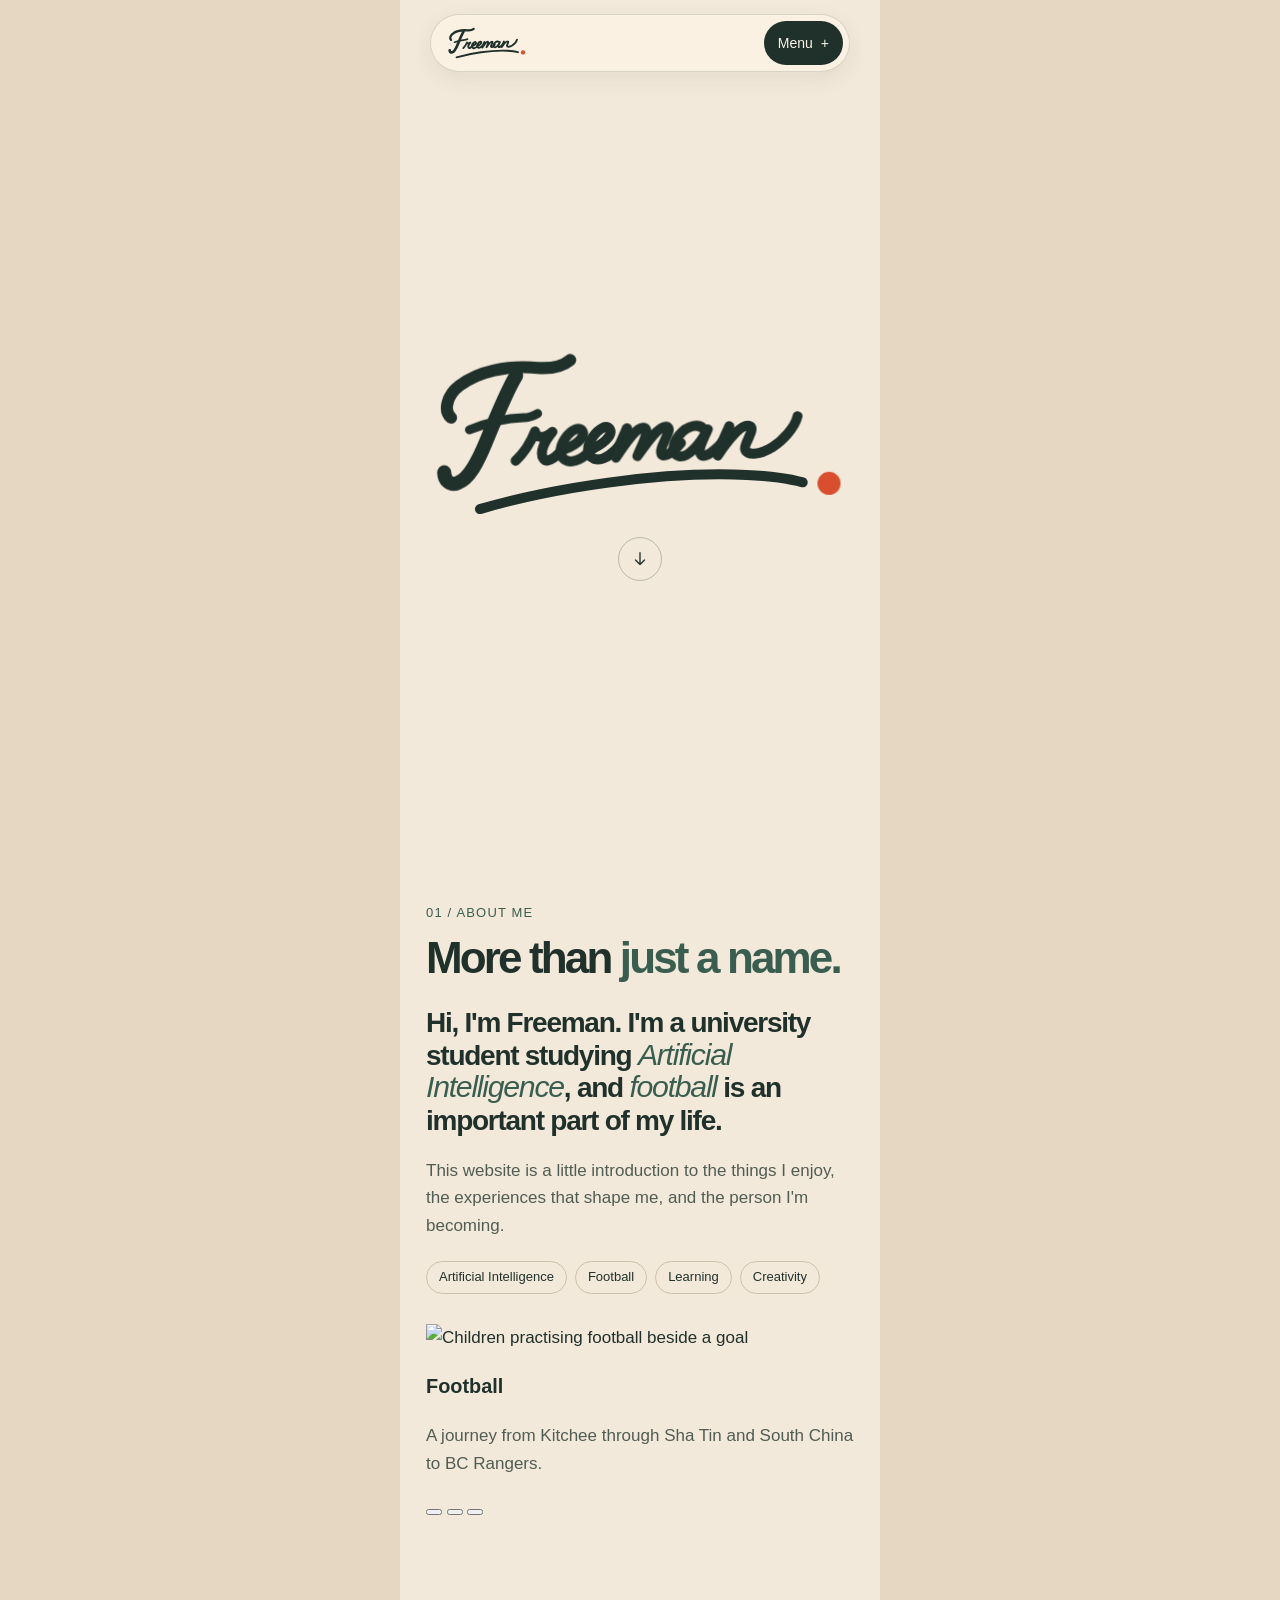
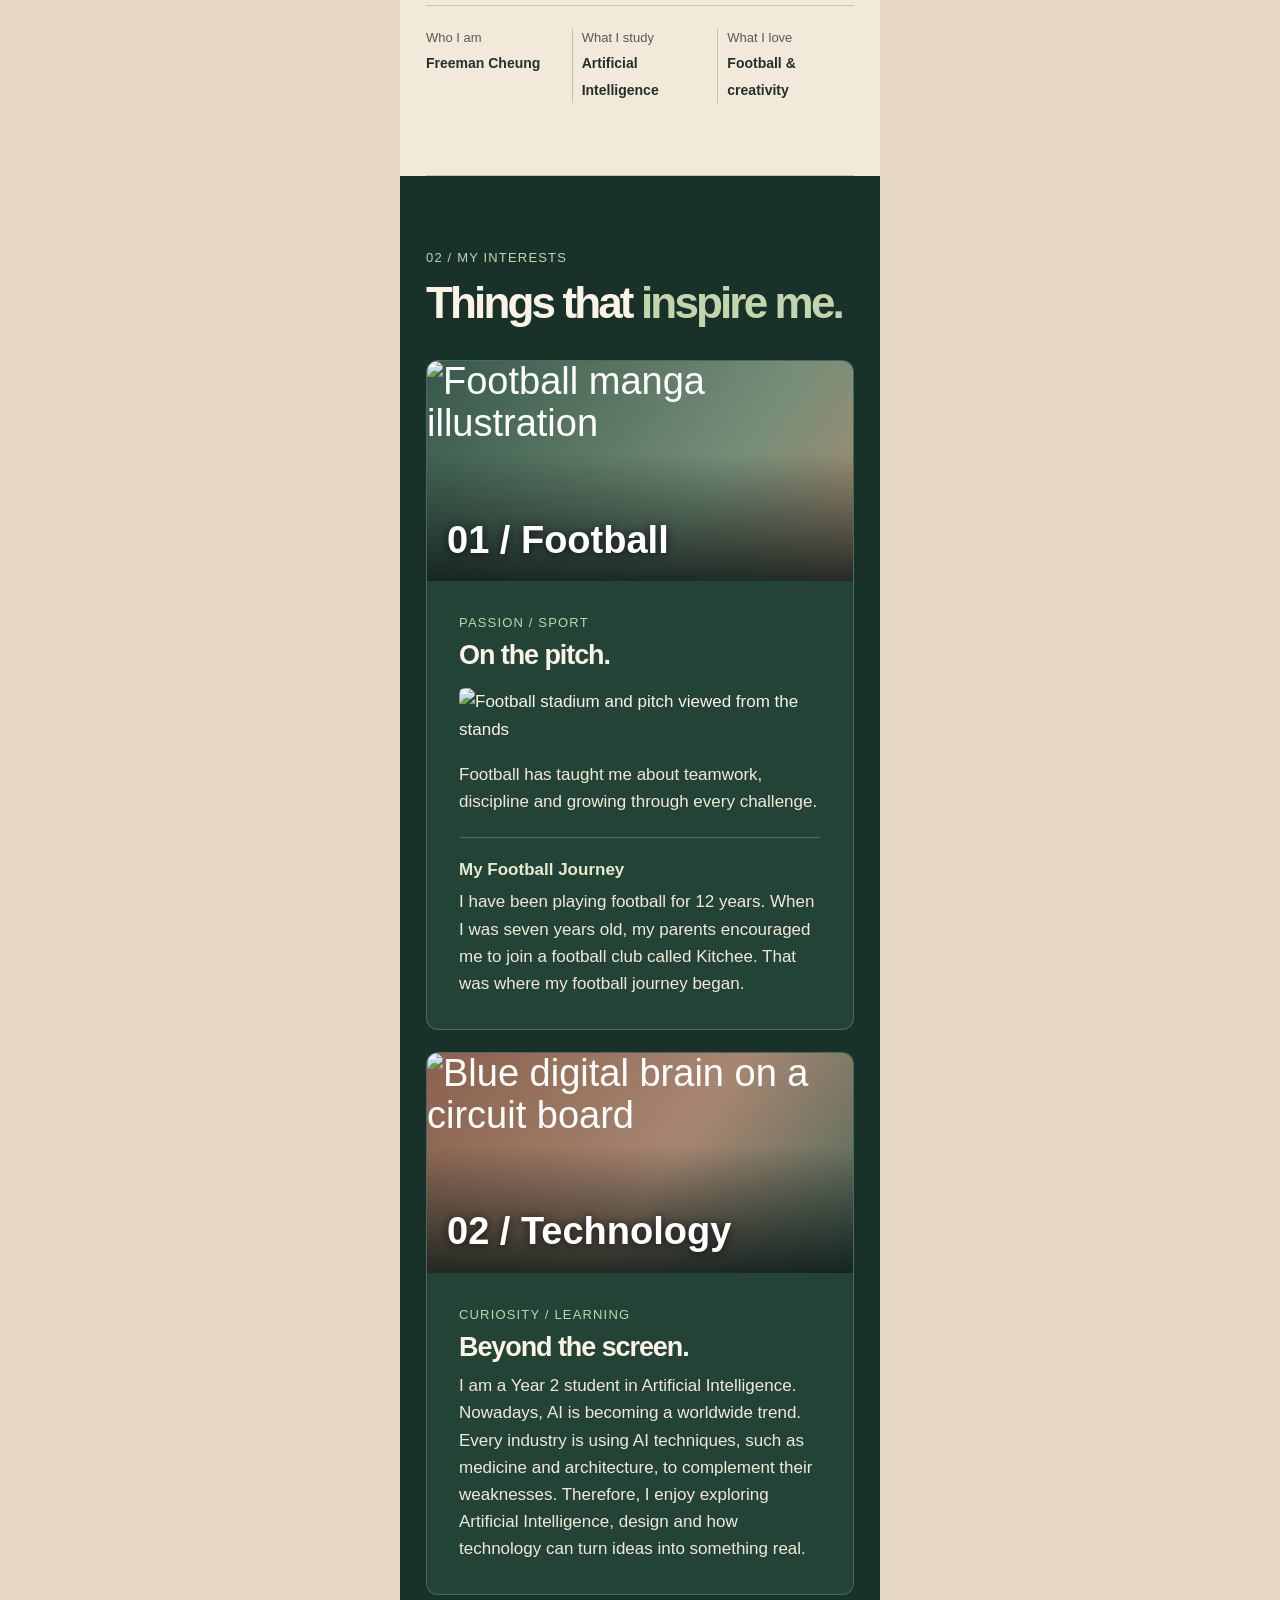
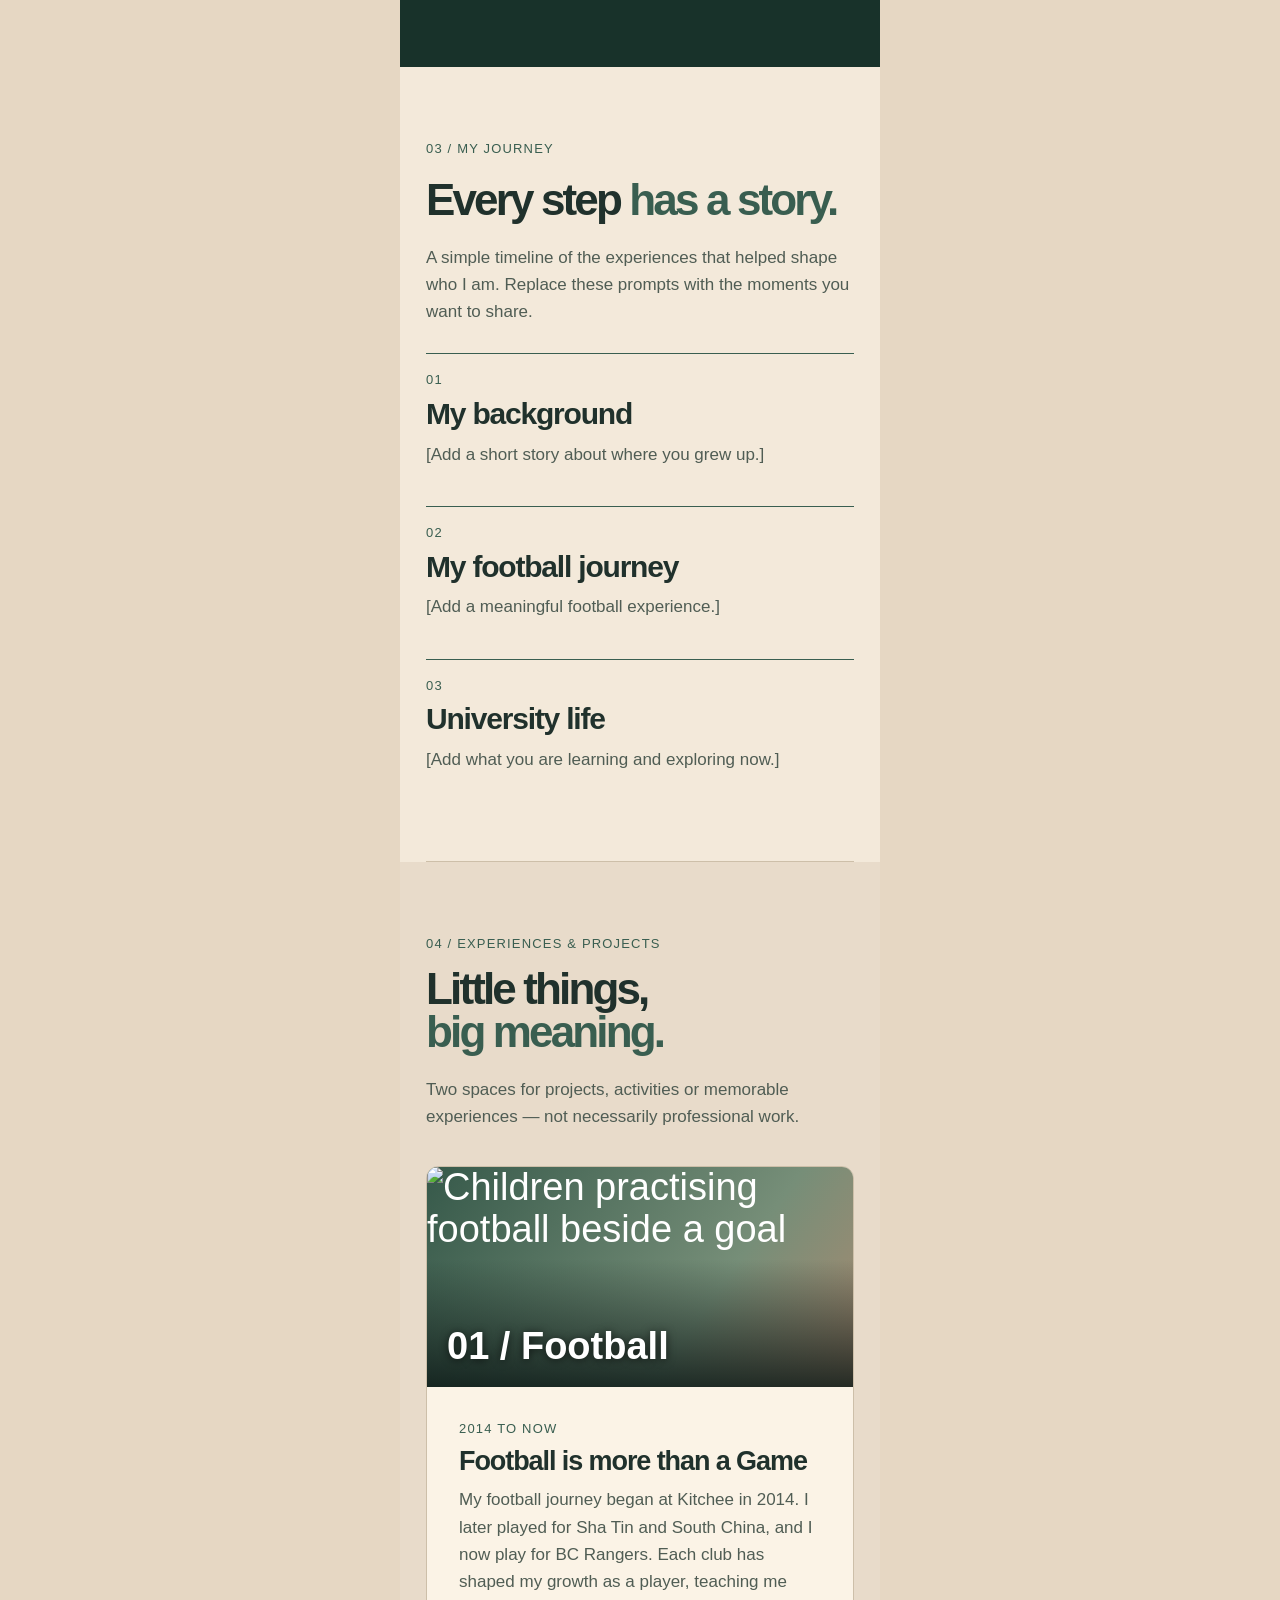
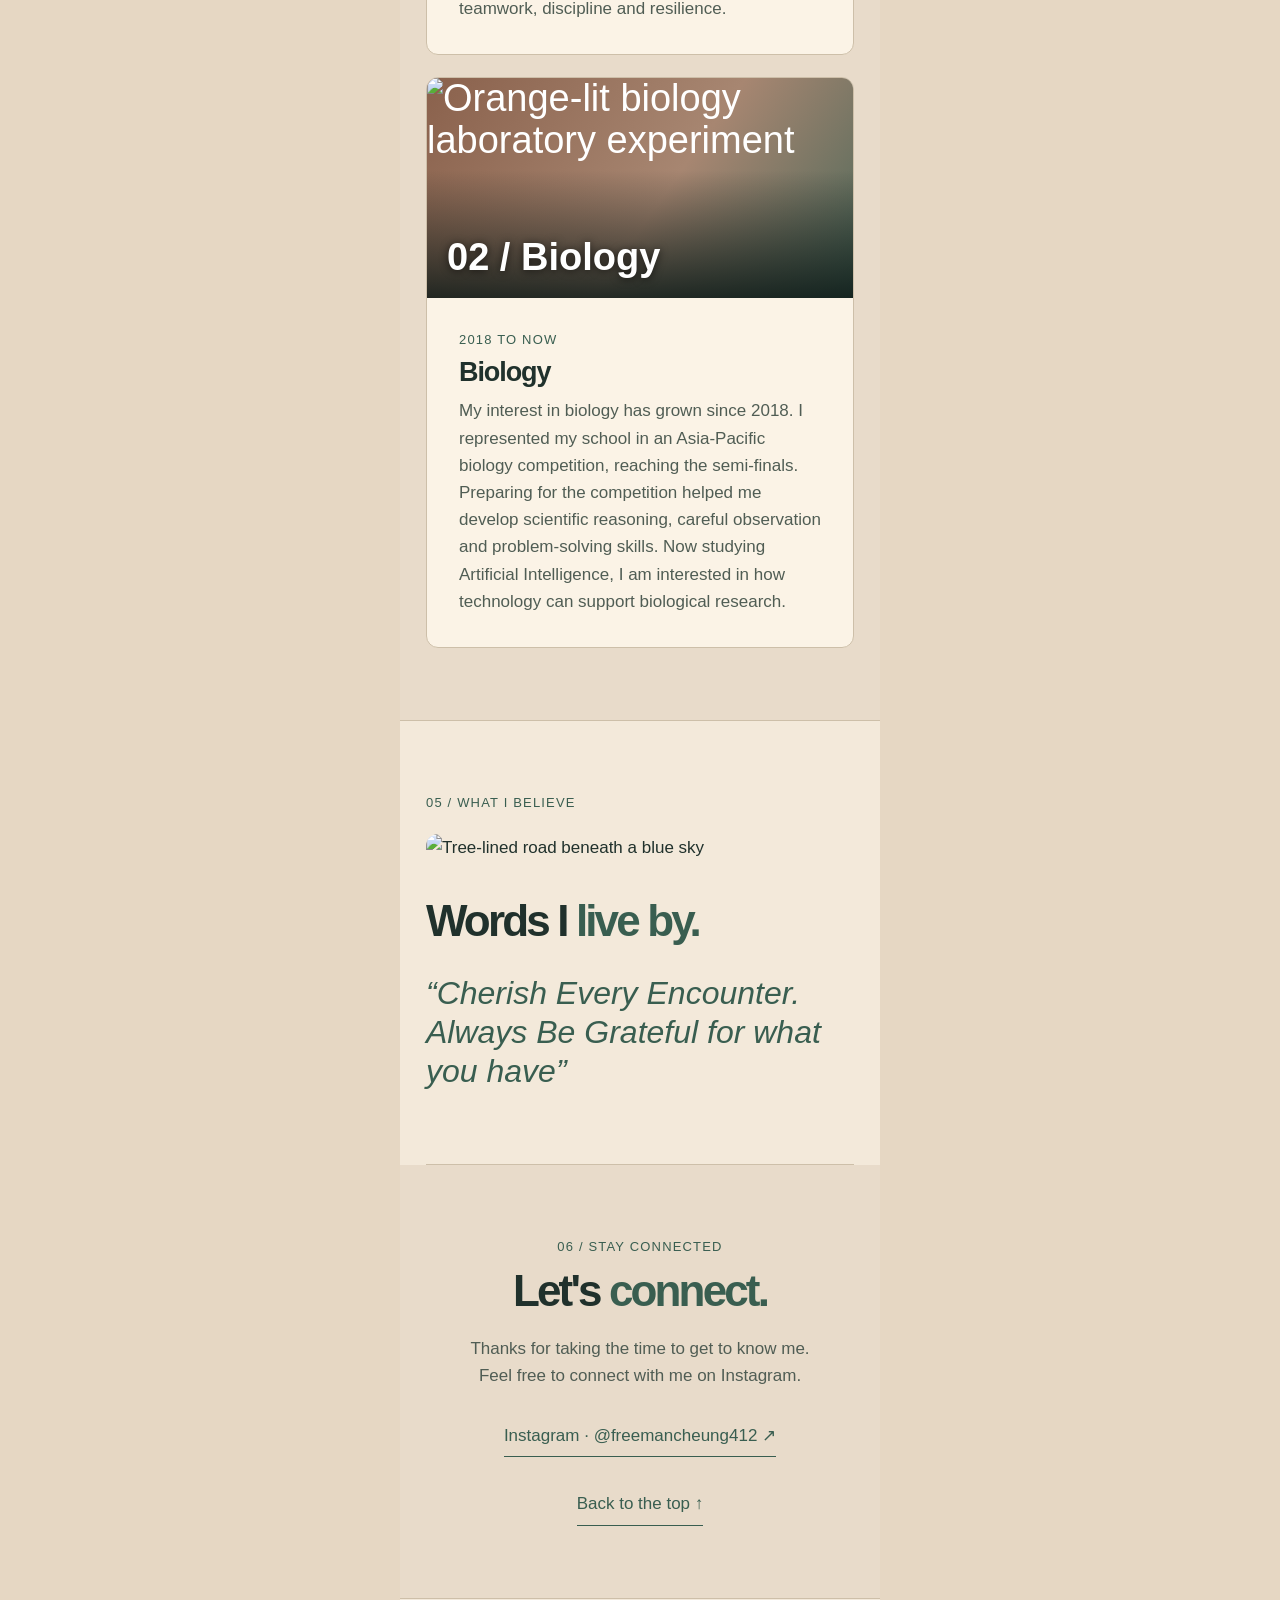
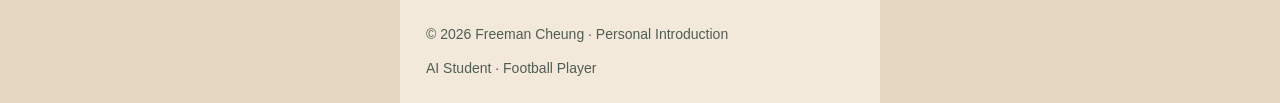
==== mobile/index.html @ 09d95812 "Update mobile website with latest saved template" ====
<!doctype html>
<html lang="en">
<head>
  <meta charset="utf-8">
  <meta name="viewport" content="width=device-width, initial-scale=1">
  <meta name="theme-color" content="#f3e9da">
  <meta name="description" content="Meet Freeman Cheung, an artificial intelligence student and football player.">
  <title>Freeman Cheung — AI Student &amp; Football Player · Mobile Template</title>
  <link rel="stylesheet" href="../assets/outfit.css">
  <link rel="stylesheet" href="styles.css">
  <link rel="stylesheet" href="../assets/about-stories.css">
  <script src="script.js" defer></script>
  <script src="../assets/about-stories.js" defer></script>
</head>
<body>

<header class="site-header" id="site-header">
  <div class="nav-shell">
    <a class="brand" href="#top" aria-label="Freeman, back to top">
      <svg viewBox="0 0 800 326" aria-hidden="true" focusable="false">
        <use href="#freeman-letters"></use>
        <use href="#freeman-sweep"></use>
        <use href="#freeman-dot"></use>
      </svg>
    </a>
    <button class="menu" id="menu" type="button" aria-controls="links" aria-expanded="false">
      Menu <span aria-hidden="true">+</span>
    </button>
    <nav class="navlinks" id="links" aria-label="Main navigation">
      <a href="#about">About</a>
      <a href="#interests">Interests</a>
      <a href="#journey">Journey</a>
      <a href="#work">Experiences</a>
      <a class="nav-contact" href="#contact">Contact</a>
    </nav>
  </div>
</header>

<main id="top" tabindex="-1">
  <section class="hero" aria-labelledby="hero-title">
    <div class="hero-inner">
      <h1 id="hero-title">
        <span class="sr-only">Freeman.</span>
        <svg class="wordmark" viewBox="0 0 800 326" aria-hidden="true" focusable="false">
          <defs>
            <g id="freeman-letters" class="wordmark-ink">
              <!-- Keep the original strokes and give each letter its own animation target. -->
              <g id="freeman-f">
                <path stroke-width="23" d="M40 129C25 116 32 86 56 68C93 40 147 29 205 34C232 36 254 30 267 19"/>
                <path stroke-width="27" d="M164 49C147 76 127 125 107 174C91 213 75 245 53 253C39 259 27 249 27 233"/>
                <path stroke-width="17" d="M75 152C105 140 144 130 178 129C190 129 198 125 205 121"/>
              </g>
              <path id="freeman-r" stroke-width="19" d="M163 211C181 194 191 178 200 155C201 168 216 170 233 156C218 174 208 195 216 207C224 219 243 200 256 186"/>
              <path id="freeman-e-first" stroke-width="19" d="M250 191C274 184 296 168 291 156C287 144 269 151 257 169C246 185 245 205 261 211C278 217 300 200 313 184"/>
              <path id="freeman-e-second" stroke-width="19" d="M304 190C329 181 348 163 343 152C338 140 321 149 309 167C298 183 298 201 312 207C328 213 347 198 362 181"/>
              <path id="freeman-m" stroke-width="19" d="M357 190L375 149C371 162 359 191 354 205C372 178 392 148 406 148C421 149 405 178 395 202C412 178 436 145 449 146C466 147 440 178 440 193C440 211 463 195 478 177"/>
              <path id="freeman-a" stroke-width="19" d="M524 155C515 137 490 143 474 163C461 179 460 198 474 202C490 207 514 180 529 151C520 172 509 190 516 199C523 208 544 190 558 175"/>
              <path id="freeman-n" stroke-width="19" d="M552 185L570 145C565 162 553 186 548 201C568 171 592 142 606 144C624 146 598 177 600 188C602 202 628 200 652 185C671 173 695 148 700 126"/>
            </g>
            <path id="freeman-sweep" pathLength="1" d="M95 303C231 263 442 230 603 238C646 240 681 244 710 252"
              fill="none" stroke="currentColor" stroke-width="19" stroke-linecap="round"/>
            <circle id="freeman-dot" cx="760" cy="254" r="22" fill="#d94e2e"/>
          </defs>
          <g class="wordmark-ink">
            <use class="wordmark-letter" href="#freeman-f"></use>
            <use class="wordmark-letter" href="#freeman-r"></use>
            <use class="wordmark-letter" href="#freeman-e-first"></use>
            <use class="wordmark-letter" href="#freeman-e-second"></use>
            <use class="wordmark-letter" href="#freeman-m"></use>
            <use class="wordmark-letter" href="#freeman-a"></use>
            <use class="wordmark-letter" href="#freeman-n"></use>
          </g>
          <use class="wordmark-sweep" href="#freeman-sweep"></use>
          <use class="wordmark-dot" href="#freeman-dot"></use>
        </svg>
      </h1>
      <a class="hero-scroll" href="#about" aria-label="Scroll to About">
        <svg width="18" height="18" viewBox="0 0 20 20" fill="none" aria-hidden="true" focusable="false">
          <path d="M10 3v13m-5-5 5 5 5-5" stroke="currentColor" stroke-width="1.5" stroke-linecap="round" stroke-linejoin="round"/>
        </svg>
      </a>
    </div>
  </section>

  <section class="section wrap about" id="about" tabindex="-1">
    <div class="about-grid">
      <div>
        <div class="index">01 / About Me</div>
        <h2>More than <span class="accent">just a name.</span></h2>
        <p class="about-lead">Hi, I'm Freeman. I'm a university student studying <em>Artificial Intelligence</em>, and <em>football</em> is an important part of my life.</p>
        <p class="about-note">This website is a little introduction to the things I enjoy, the experiences that shape me, and the person I'm becoming.</p>
        <div class="chips">
          <span class="chip">Artificial Intelligence</span>
          <span class="chip">Football</span>
          <span class="chip">Learning</span>
          <span class="chip">Creativity</span>
        </div>
      </div>
      <section class="about-stories" aria-label="A few sides of Freeman" aria-roledescription="carousel">
        <div class="story-stage">
          <article class="story-panel story-panel--football" id="about-story-football" role="group" aria-roledescription="slide" aria-label="1 of 3: Football">
            <img src="../assets/football-journey-2014.jpg" alt="Children practising football beside a goal" draggable="false" loading="lazy" decoding="async">
            <h3>Football</h3>
            <p>A journey from Kitchee through Sha Tin and South China to BC Rangers.</p>
          </article>
          <article class="story-panel story-panel--biology" id="about-story-biology" role="group" aria-roledescription="slide" aria-label="2 of 3: Biology" hidden>
            <img src="../assets/biology-experiment.jpg" alt="Orange-lit biology laboratory experiment" draggable="false" loading="lazy" decoding="async">
            <h3>Biology</h3>
            <p>Represented my school in an Asia-Pacific biology competition and reached the semi-finals.</p>
          </article>
          <article class="story-panel story-panel--life" id="about-story-life" role="group" aria-roledescription="slide" aria-label="3 of 3: Everyday life" hidden>
            <img src="../assets/values-street.jpg" alt="Tree-lined road beneath a blue sky" draggable="false" loading="lazy" decoding="async">
            <h3>Everyday life</h3>
            <p>Cherish every encounter. Stay grateful for the people and experiences along the way.</p>
          </article>
        </div>
        <div class="story-pagination" role="group" aria-label="Choose a story">
          <button type="button" aria-label="Show Football" aria-controls="about-story-football" aria-pressed="true" data-story-index="0"></button>
          <button type="button" aria-label="Show Biology" aria-controls="about-story-biology" aria-pressed="false" data-story-index="1"></button>
          <button type="button" aria-label="Show Everyday life" aria-controls="about-story-life" aria-pressed="false" data-story-index="2"></button>
        </div>
        <span class="sr-only" aria-live="polite" aria-atomic="true" data-story-status></span>
      </section>
    </div>
    <div class="strip">
      <div><small>Who I am</small><strong>Freeman Cheung</strong></div>
      <div><small>What I study</small><strong>Artificial Intelligence</strong></div>
      <div><small>What I love</small><strong>Football &amp; creativity</strong></div>
    </div>
  </section>

<section class="section interests" id="interests" tabindex="-1"><div class="wrap"><div class="index">02 / My Interests</div><h2>Things that <span class="accent">inspire me.</span></h2><div class="cards"><article class="card"><div class="art football-art"><img alt="Football manga illustration" loading="lazy" decoding="async" src="../assets/football-manga.jpg"/><span>01 / Football</span></div><div class="cardbody"><div class="meta">Passion / Sport</div><h3>On the pitch.</h3><img alt="Football stadium and pitch viewed from the stands" loading="lazy" decoding="async" class="football-photo" src="../assets/football-stadium.jpg"/><p>Football has taught me about teamwork, discipline and growing through every challenge.</p><div class="football-story"><div class="football-story-title">My Football Journey</div><p>I have been playing football for 12 years. When I was seven years old, my parents encouraged me to join a football club called Kitchee. That was where my football journey began.</p></div></div></article><article class="card"><div class="art second technology-preview-art"><img alt="Blue digital brain on a circuit board" loading="lazy" decoding="async" src="../assets/technology-brain.jpg"/><span>02 / Technology</span></div><div class="cardbody"><div class="meta">Curiosity / Learning</div><h3>Beyond the screen.</h3><p>I am a Year 2 student in Artificial Intelligence. Nowadays, AI is becoming a worldwide trend. Every industry is using AI techniques, such as medicine and architecture, to complement their weaknesses. Therefore, I enjoy exploring Artificial Intelligence, design and how technology can turn ideas into something real.</p></div></article></div></div></section>
<section class="section wrap" id="journey" tabindex="-1"><div class="section-head"><div class="index">03 / My Journey</div><div><h2>Every step <span class="accent">has a story.</span></h2><p>A simple timeline of the experiences that helped shape who I am. Replace these prompts with the moments you want to share.</p><div class="timeline"><article><div class="meta">01</div><h3>My background</h3><p>[Add a short story about where you grew up.]</p></article><article><div class="meta">02</div><h3>My football journey</h3><p>[Add a meaningful football experience.]</p></article><article><div class="meta">03</div><h3>University life</h3><p>[Add what you are learning and exploring now.]</p></article></div></div></div></section>
<section class="section alt" id="work" tabindex="-1"><div class="wrap"><div class="index">04 / Experiences &amp; Projects</div><h2>Little things, <span class="accent">big meaning.</span></h2><p>Two spaces for projects, activities or memorable experiences — not necessarily professional work.</p><div class="cards"><article class="card"><div class="art football-art"><img alt="Children practising football beside a goal" loading="lazy" decoding="async" src="../assets/football-journey-2014.jpg"/><span>01 / Football</span></div><div class="cardbody"><div class="meta">2014 to Now</div><h3>Football is more than a Game</h3><p>My football journey began at Kitchee in 2014. I later played for Sha Tin and South China, and I now play for BC Rangers. Each club has shaped my growth as a player, teaching me teamwork, discipline and resilience.</p></div></article><article class="card"><div class="art second biology-art"><img alt="Orange-lit biology laboratory experiment" loading="lazy" decoding="async" src="../assets/biology-experiment.jpg"/><span>02 / Biology</span></div><div class="cardbody"><div class="meta">2018 To Now</div><h3>Biology</h3><p>My interest in biology has grown since 2018. I represented my school in an Asia-Pacific biology competition, reaching the semi-finals. Preparing for the competition helped me develop scientific reasoning, careful observation and problem-solving skills. Now studying Artificial Intelligence, I am interested in how technology can support biological research.</p></div></article></div></div></section>
<section class="section wrap" id="values" tabindex="-1"><div class="section-head"><div class="values-left"><div class="index">05 / What I Believe</div><img class="values-photo" src="../assets/values-street.jpg" alt="Tree-lined road beneath a blue sky" loading="lazy" decoding="async"/></div><div><h2>Words I <span class="accent">live by.</span></h2><blockquote class="quote">“Cherish Every Encounter.<br/>Always Be Grateful for what you have”</blockquote></div></div></section>
<section class="section contact alt" id="contact" tabindex="-1"><div class="wrap"><div class="index">06 / Stay Connected</div><h2>Let's <span class="accent">connect.</span></h2><p>Thanks for taking the time to get to know me.<br/>Feel free to connect with me on Instagram.</p><p><a aria-label="Freeman on Instagram, freemancheung412" class="textlink" href="https://www.instagram.com/freemancheung412/" rel="noopener noreferrer" target="_blank">Instagram · @freemancheung412 ↗</a></p><a class="textlink" href="#top">Back to the top ↑</a></div></section></main>
<footer class="wrap footer"><span>© 2026 Freeman Cheung · Personal Introduction</span><span>AI Student · Football Player</span></footer>




</body>
</html>
---- mobile/styles.css ----
:root {
  color-scheme: light;
  --paper: #f3e9da;
  --ink: #20312c;
  --green: #395e50;
  --muted: #505d54;
  --line: #cdbfa9;
  --soft: #e8dbca;
  --cream: #fbf3e6;
  --orange: #d94e2e;
  --font: "Outfit", Arial, Helvetica, sans-serif;
  --gutter: clamp(18px, 5.5vw, 82px);
  --anchor-offset: 88px;
}
* { box-sizing: border-box; }
html { scroll-behavior: smooth; }
body { margin: 0; background: var(--paper); color: var(--ink); font: 17px/1.6 var(--font); }
button, a { font: inherit; }
a { color: inherit; text-decoration: none; }
button { cursor: pointer; }
:focus-visible { outline: 2px solid #a73821; outline-offset: 5px; }
.wrap { width: min(1200px, calc(100% - 2 * var(--gutter))); margin-inline: auto; }
.sr-only {
  position: absolute; width: 1px; height: 1px; padding: 0; margin: -1px;
  overflow: hidden; clip-path: inset(50%); white-space: nowrap; border: 0;
}
section[id] { scroll-margin-top: var(--anchor-offset); }

.site-header {
  position: fixed;
  z-index: 10;
  inset: max(14px, env(safe-area-inset-top)) 0 auto;
  display: flex;
  justify-content: center;
  padding-inline: 12px;
  pointer-events: none;
  transition: transform .24s ease, opacity .2s ease;
}
.nav-shell {
  position: relative;
  display: flex;
  align-items: center;
  gap: 12px;
  max-width: 100%;
  padding: 6px;
  border: 1px solid #20312c29;
  border-radius: 999px;
  background: #fbf3e6;
  box-shadow: 0 7px 22px #20312c12;
  pointer-events: auto;
}
@supports (backdrop-filter: blur(14px)) or (-webkit-backdrop-filter: blur(14px)) {
  .nav-shell {
    background: #fbf3e6d9;
    backdrop-filter: blur(14px) saturate(125%);
    -webkit-backdrop-filter: blur(14px) saturate(125%);
  }
}
.site-header.is-hidden { transform: translateY(-125%); opacity: 0; }
.site-header.is-hidden .nav-shell { pointer-events: none; }
.site-header.is-hidden:has(:focus-visible),
.site-header.is-hidden.menu-open { transform: none; opacity: 1; }
.site-header.is-hidden:has(:focus-visible) .nav-shell,
.site-header.is-hidden.menu-open .nav-shell { pointer-events: auto; }
.brand { display: none; border-radius: 999px; }
.brand svg { display: block; width: 80px; height: auto; }
.has-brand .brand { display: block; margin: 0 0 0 10px; }
.navlinks { display: flex; align-items: center; gap: 1px; }
.navlinks a {
  display: block; border-radius: 999px; padding: 9px 12px;
  font-size: 14px; line-height: 1.3; white-space: nowrap;
}
.navlinks a:hover { background: #20312c0e; }
.navlinks .nav-contact {
  background: var(--ink);
  color: var(--cream);
  padding-inline: 16px;
  transition: transform 160ms cubic-bezier(.23, 1, .32, 1);
  -webkit-tap-highlight-color: transparent;
}
@media (hover: hover) and (pointer: fine) {
  .navlinks .nav-contact:hover {
    background: var(--green);
    transform: translateY(-1px);
  }
}
.navlinks .nav-contact:active {
  transform: scale(.97);
  transition-duration: 100ms;
}
.navlinks .nav-contact:focus-visible {
  transform: none;
  transition: none;
}
.menu { display: none; }

.hero {
  display: grid;
  place-items: center;
  min-height: 95vh;
  min-height: 95svh;
  padding: 104px var(--gutter) 28px;
  text-align: center;
}
.hero-inner { display: grid; justify-items: center; width: 100%; }
.hero h1 { margin: 0; line-height: 1; }
.wordmark { display: block; width: min(68vw, 1110px); height: auto; overflow: visible; }
.wordmark-ink { fill: none; stroke: currentColor; stroke-linecap: round; stroke-linejoin: round; }
.wordmark-letter {
  animation: letter-entry 450ms cubic-bezier(.2,.75,.25,1) both;
  animation-delay: calc(var(--letter-index, 0) * 65ms);
}
.wordmark-letter:nth-child(2) { --letter-index: 1; }
.wordmark-letter:nth-child(3) { --letter-index: 2; }
.wordmark-letter:nth-child(4) { --letter-index: 3; }
.wordmark-letter:nth-child(5) { --letter-index: 4; }
.wordmark-letter:nth-child(6) { --letter-index: 5; }
.wordmark-letter:nth-child(7) { --letter-index: 6; }
.wordmark-sweep {
  stroke-dasharray: 1; stroke-dashoffset: 0;
  animation: draw-sweep 560ms 840ms cubic-bezier(.33,.65,.27,1) both;
}
.wordmark-dot { transform-box: fill-box; transform-origin: center; animation: dot-entry 400ms 1400ms ease-out both; }
.hero-role { margin: clamp(20px, 3.6vw, 44px) 0 0; color: var(--muted); font-size: clamp(15px, 1.8vw, 22px); }
.hero-scroll {
  display: grid; place-items: center; width: 44px; height: 44px;
  margin-top: 16px; border: 1px solid #20312c43; border-radius: 50%;
  transition: background-color .2s ease, color .2s ease;
}
.hero-scroll:hover { background: var(--ink); color: var(--paper); }
@keyframes letter-entry { from { opacity: 0; transform: translateY(12px); } }
@keyframes draw-sweep { from { stroke-dashoffset: 1; } }
@keyframes dot-entry {
  from { opacity: 0; transform: translateY(7px) scale(.35); }
  62% { opacity: 1; transform: translateY(-4px) scale(1.15); }
  to { opacity: 1; transform: none; }
}

.section { padding-block: clamp(65px, 9vw, 132px); border-bottom: 1px solid var(--line); }
.section-head { display: grid; grid-template-columns: minmax(0, 1fr) minmax(0, 3fr); gap: 40px; }
.index, .meta { color: var(--green); font-size: 13px; letter-spacing: .09em; text-transform: uppercase; }
.section h2 {
  margin: 12px 0 22px; font-size: clamp(40px, 6vw, 82px);
  font-weight: 650; line-height: .99; letter-spacing: -.065em;
  text-wrap: balance;
}
.section p { margin: 0 0 16px; max-width: 68ch; color: var(--muted); }
.accent { color: var(--green); }
.about { padding-top: clamp(44px, 7vw, 98px); }
.about-grid { display: grid; grid-template-columns: minmax(0, 2.35fr) minmax(0, 1fr); gap: clamp(22px, 6vw, 96px); align-items: center; }
.about h2 { font-size: clamp(38px, 5.8vw, 77px); }
.about .about-lead {
  margin: 28px 0 20px; color: var(--ink); font-size: clamp(24px, 3.25vw, 46px);
  font-weight: 600; letter-spacing: -.045em; line-height: 1.16;
}
.about-lead em { font: italic 400 1.08em/1 var(--font); color: var(--green); }
.about .about-note { margin-bottom: 0; font-size: clamp(16px, 1.7vw, 20px); }
.chips { display: flex; flex-wrap: wrap; gap: 8px; margin-top: 22px; }
.chip { border: 1px solid var(--line); border-radius: 999px; padding: 5px 12px; font-size: 13px; }
.strip {
  display: grid; grid-template-columns: repeat(3, minmax(0, 1fr)); gap: 18px;
  border-top: 1px solid var(--line); padding-top: 22px; margin-top: clamp(38px, 7vw, 85px);
}
.strip small { display: block; color: var(--muted); font-size: 13px; }
.strip strong { font-size: 16px; }
.strip div + div { border-left: 1px solid var(--line); padding-left: 18px; }

.alt { background: var(--soft); }
.interests { background: #18322a; color: var(--cream); border-bottom: 0; }
.interests .index, .interests .accent, .interests .meta { color: #c4d4ad; }
.interests .card { background: #244337; border-color: #ffffff32; }
.interests .card p { color: #f2e8d8; }
.interests .football-story { border-color: #ffffff36; }
.interests .football-story-title { color: #e5ebd0; }
.cards { display: grid; grid-template-columns: repeat(2, minmax(0, 1fr)); align-items: start; gap: 22px; margin-top: 36px; }
.card { min-width: 0; background: var(--cream); border: 1px solid var(--line); border-radius: 12px; overflow: hidden; }
.art {
  height: clamp(180px, 24vw, 310px); display: flex; align-items: flex-end;
  padding: 20px; font-size: clamp(22px, 3vw, 38px); line-height: 1.1; color: #fff;
  background: linear-gradient(125deg, #36594a, #768e78 65%, #aa8a70);
}
.art.second { background: linear-gradient(125deg, #8a614c, #a78671 55%, #4d6859); }
.football-art, .technology-preview-art, .biology-art { position: relative; isolation: isolate; overflow: hidden; }
.art img { position: absolute; inset: 0; width: 100%; height: 100%; object-fit: cover; z-index: -2; }
.football-art img { object-position: center 72%; }
.biology-art img { object-position: center 30%; }
.football-art::after, .technology-preview-art::after, .biology-art::after {
  content: ""; position: absolute; inset: 0; z-index: -1;
  background: linear-gradient(0deg, #0a1715d4, transparent 58%);
}
.art span { font-weight: 600; text-shadow: 0 1px 8px #000a; }
.cardbody { padding: clamp(18px, 3vw, 32px); }
.card h3, .timeline h3 { margin: 6px 0 10px; font-size: clamp(23px, 3vw, 36px); line-height: 1.12; letter-spacing: -.04em; }
.card p { margin: 0; }
.cardbody p + p { margin-top: 16px; }
.football-photo { display: block; width: 100%; height: auto; margin: 18px 0; border-radius: 6px; }
.football-story { border-top: 1px solid var(--line); margin-top: 22px; padding-top: 18px; }
.football-story-title { font-weight: 600; margin-bottom: 5px; }
.timeline { display: grid; grid-template-columns: repeat(3, minmax(0, 1fr)); gap: 22px; margin-top: 28px; }
.timeline article { border-top: 1px solid var(--green); padding-top: 16px; }
.timeline h3 { font-size: clamp(21px, 2.5vw, 30px); }
.values-photo {
  display: block;
  width: 100%;
  height: auto;
  margin: 20px 0;
  border-radius: 12px;
}
.quote { margin: 32px 0 0; color: var(--green); font: italic clamp(29px, 4vw, 52px)/1.22 var(--font); }
.contact { text-align: center; }
.contact p { margin-inline: auto; }
.textlink { display: inline-block; border-bottom: 1px solid currentColor; padding: 7px 0; margin-top: 10px; color: var(--green); }
.textlink:hover { color: #a73821; }
.footer { display: flex; justify-content: space-between; gap: 12px 20px; flex-wrap: wrap; padding: 24px 0; font-size: 14px; color: var(--muted); }

.nav-shell { width: min(420px, 100%); justify-content: space-between; }
.brand, .has-brand .brand { display: block; margin-left: 10px; }
.menu {
  display: inline-flex; align-items: center; gap: 8px; min-height: 44px;
  border: 0; border-radius: 999px; padding: 8px 14px;
  background: var(--ink); color: var(--cream); font-size: 14px;
}
.navlinks {
  display: none; position: absolute; inset: calc(100% + 8px) 0 auto;
  max-height: calc(100vh - 96px); max-height: calc(100dvh - 96px); overflow-y: auto;
  flex-direction: column; align-items: stretch; gap: 3px; padding: 8px;
  border: 1px solid #20312c29; border-radius: 20px; background: var(--cream);
  box-shadow: 0 10px 24px #20312c20;
}
.menu-open .navlinks { display: flex; }
.navlinks a { padding: 13px 15px; font-size: 16px; }
.navlinks a:focus-visible { outline-offset: -3px; }
.wordmark { width: min(88vw, 420px); }
.section-head, .about-grid, .cards { grid-template-columns: minmax(0, 1fr); }
.section-head { gap: 6px; }
.about-grid { gap: 30px; }
.timeline { grid-template-columns: minmax(0, 1fr); }
.strip { gap: 9px; }
.strip div + div { padding-left: 9px; }
.strip strong { font-size: 14px; overflow-wrap: anywhere; }

/* Keep the phone composition on wider screens as well. */
html { background: #e6d7c3; }
body { width: min(100%, 480px); margin-inline: auto; --gutter: clamp(18px, 5.5vw, 26px); }
.hero-role { font-size: 17px; }
.section { padding-block: 72px; }
.about { padding-top: 48px; }
.section h2 { font-size: 44px; }
.about .about-lead { font-size: 28px; }
.about .about-note { font-size: 17px; }
.art { height: 220px; }
.card h3 { font-size: 27px; }
.quote { font-size: 32px; }
@media (max-width: 360px) {
  .section h2 { font-size: 39px; }
  .about .about-lead { font-size: 25px; }
}

@media (max-height: 450px) and (orientation: landscape) {
  .hero { padding-top: 76px; }
  .wordmark { width: min(60vw, 420px); }
  .hero-role, .hero-scroll { margin-top: 12px; }
}
@media (prefers-reduced-motion: reduce) {
  .navlinks .nav-contact,
  .navlinks .nav-contact:is(:hover, :active) {
    transform: none;
    transition: none;
  }
  html { scroll-behavior: auto; }
  .wordmark-letter, .wordmark-sweep, .wordmark-dot { animation: none; }
  .site-header, .hero-scroll { transition: none; }
}
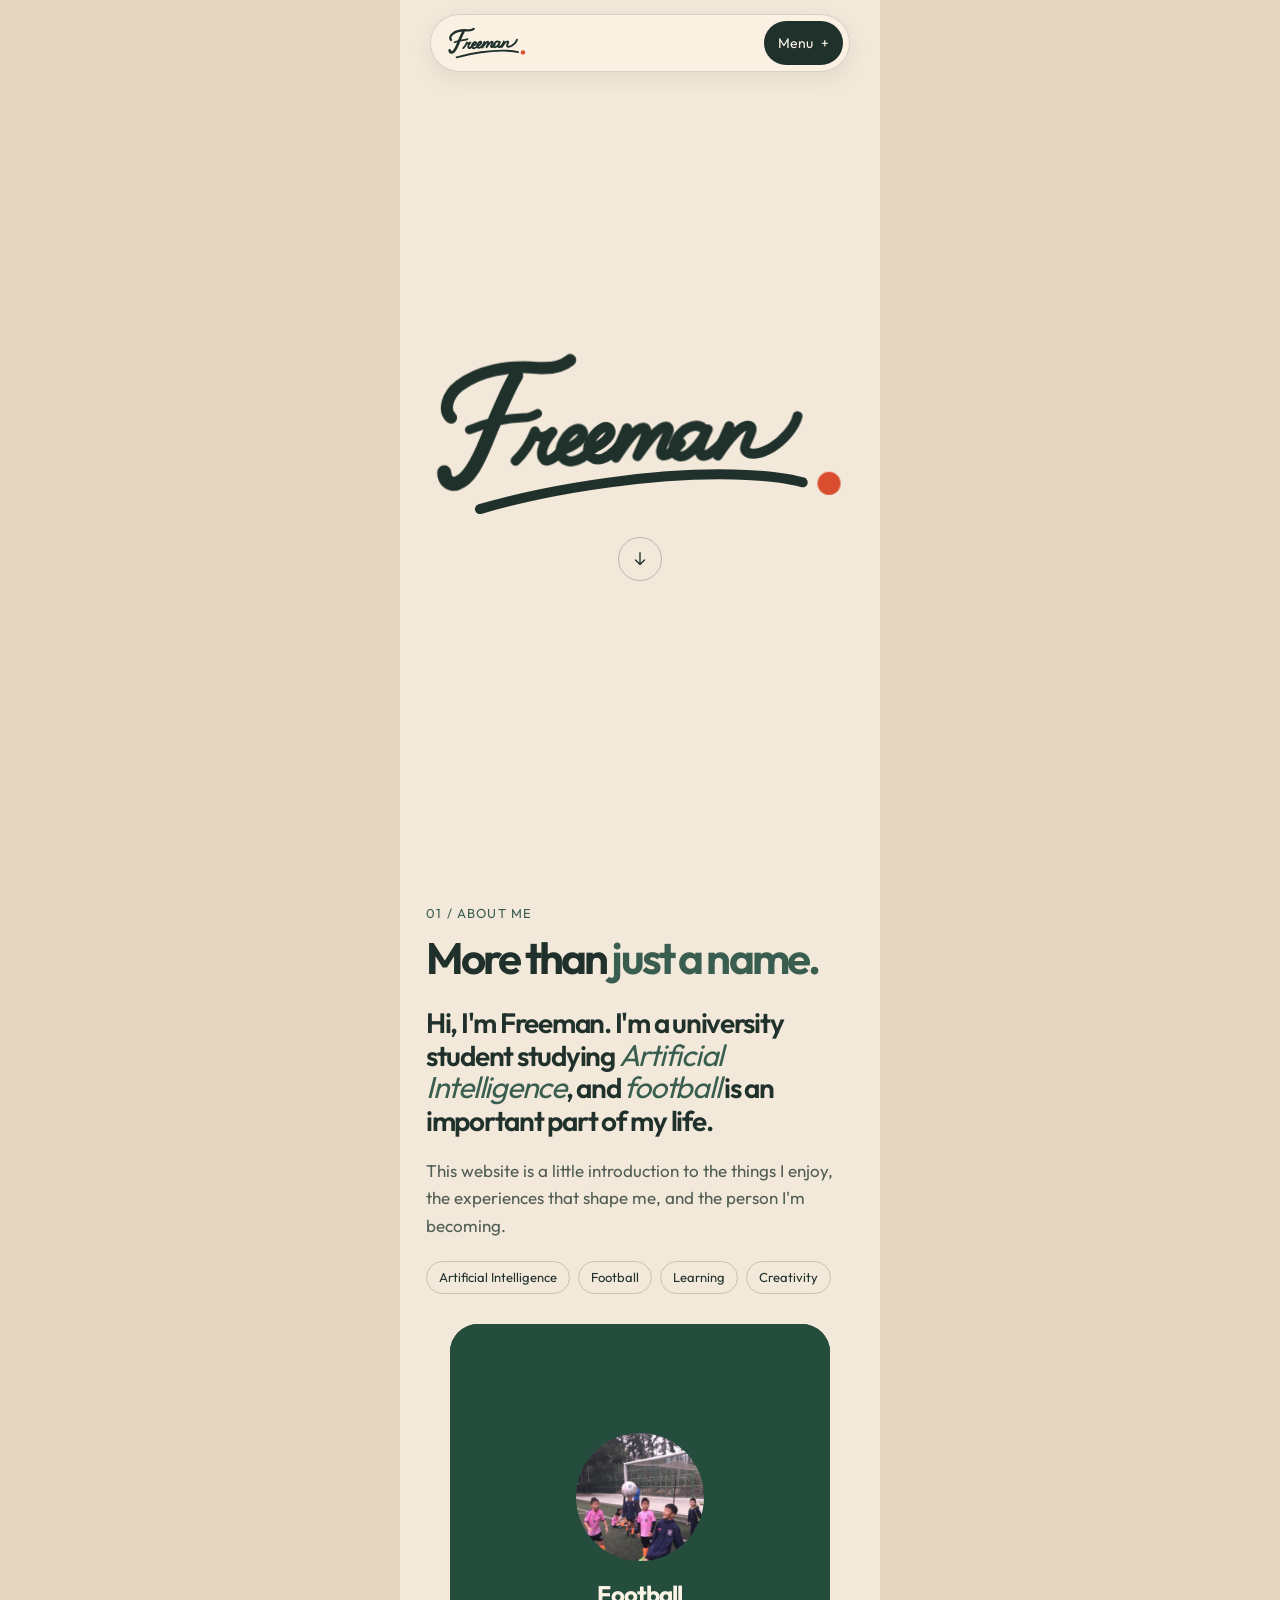
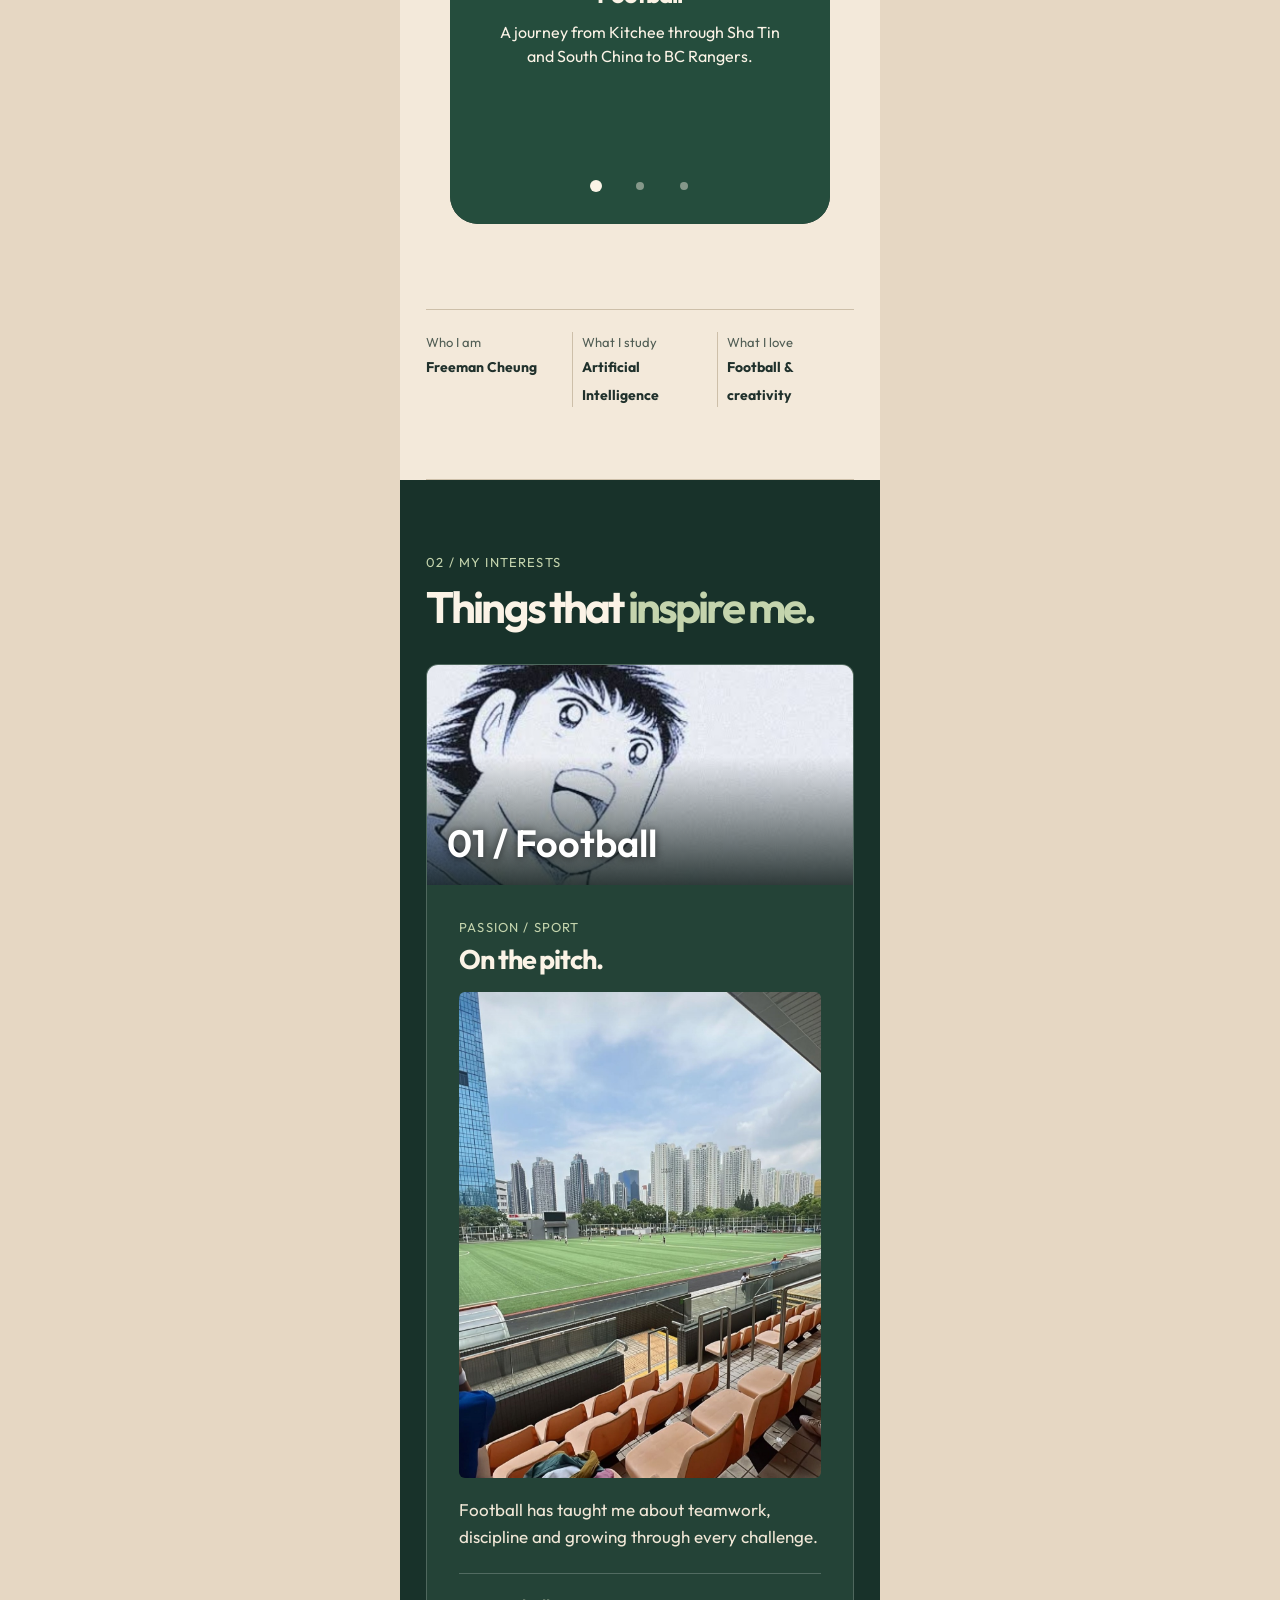
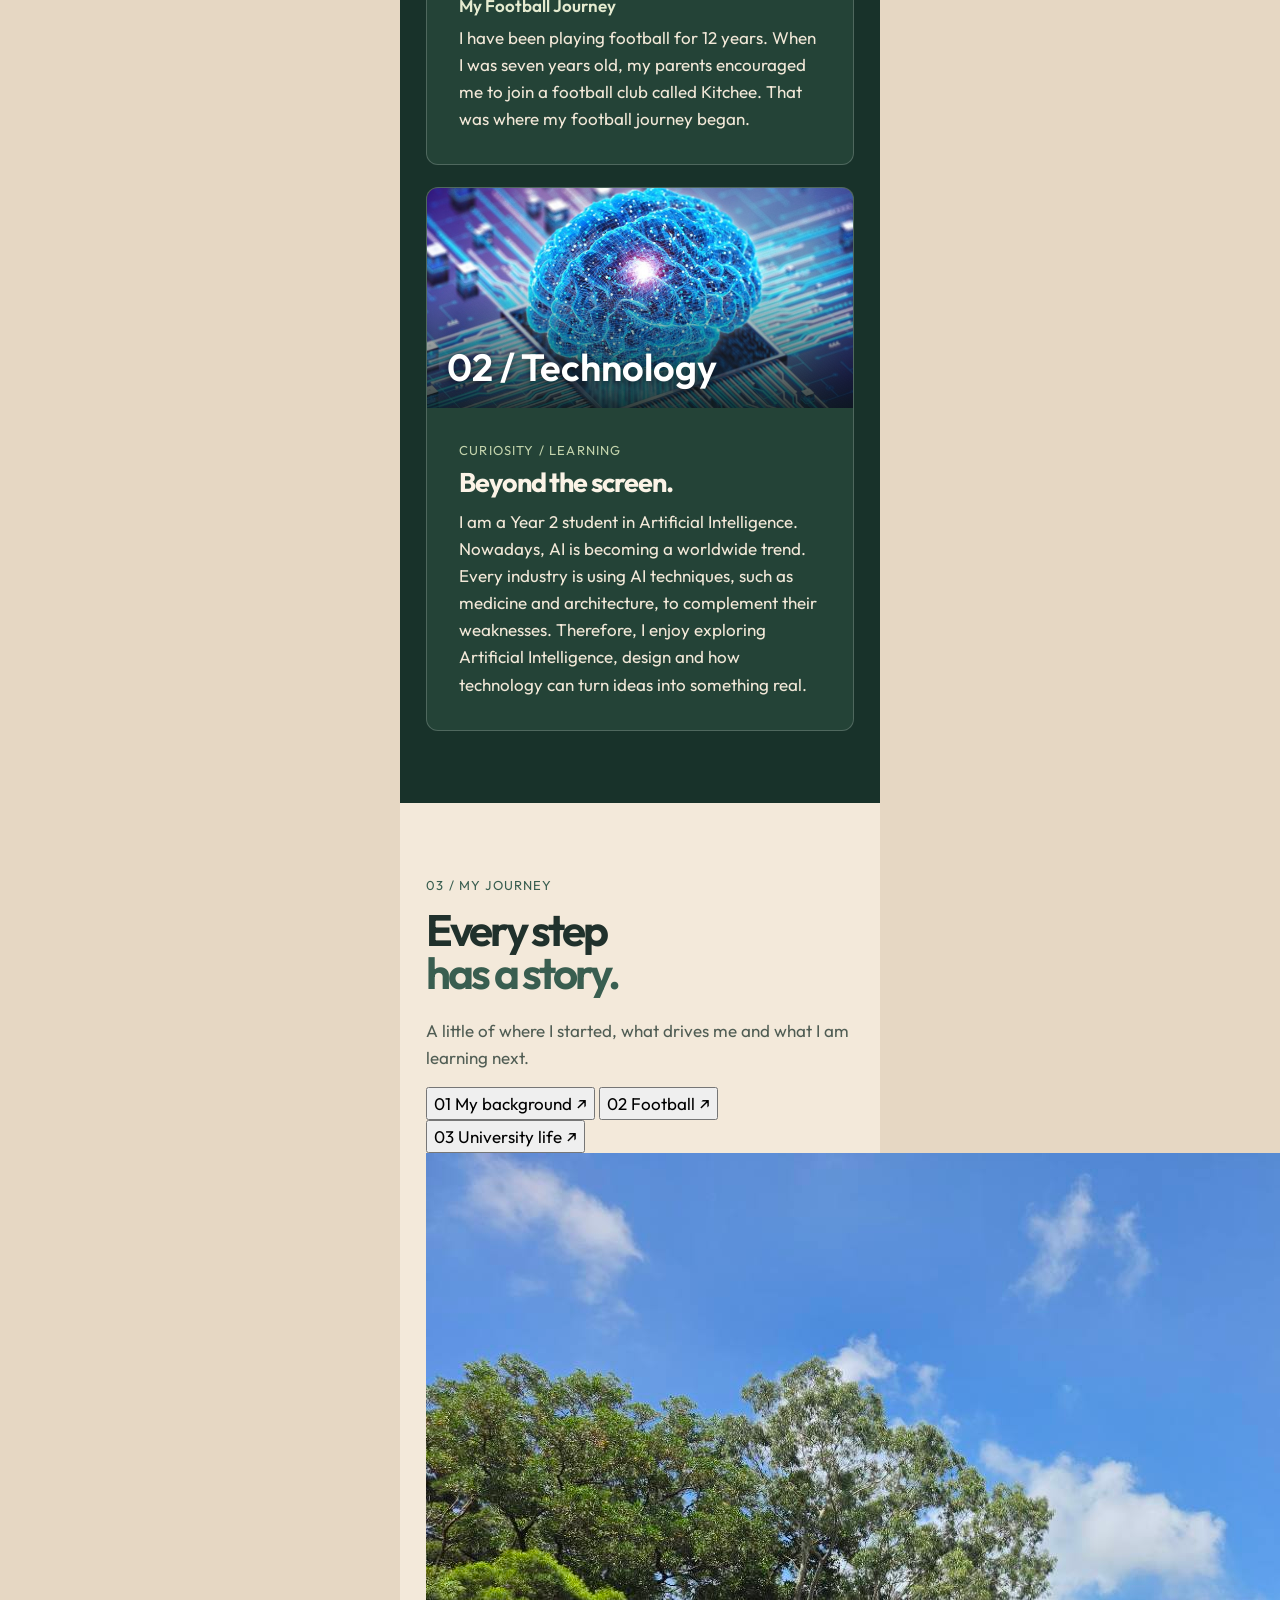
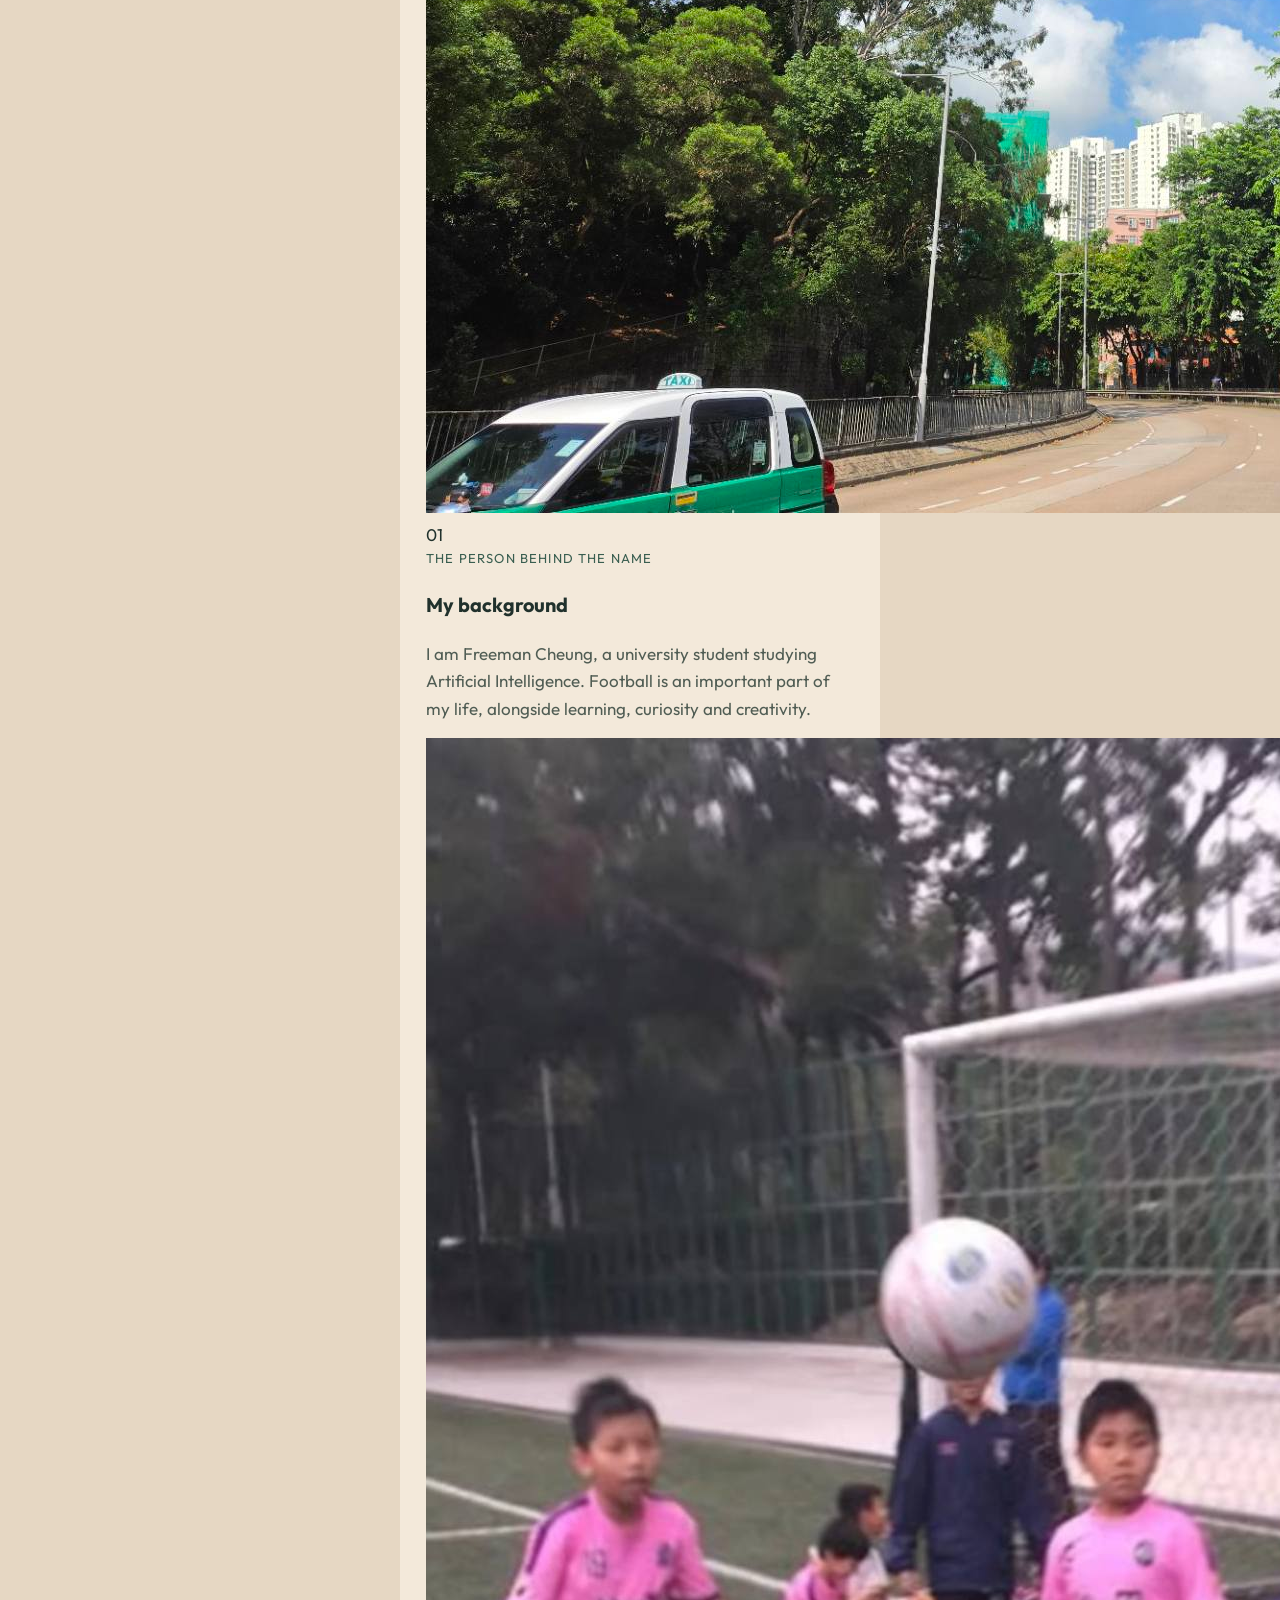
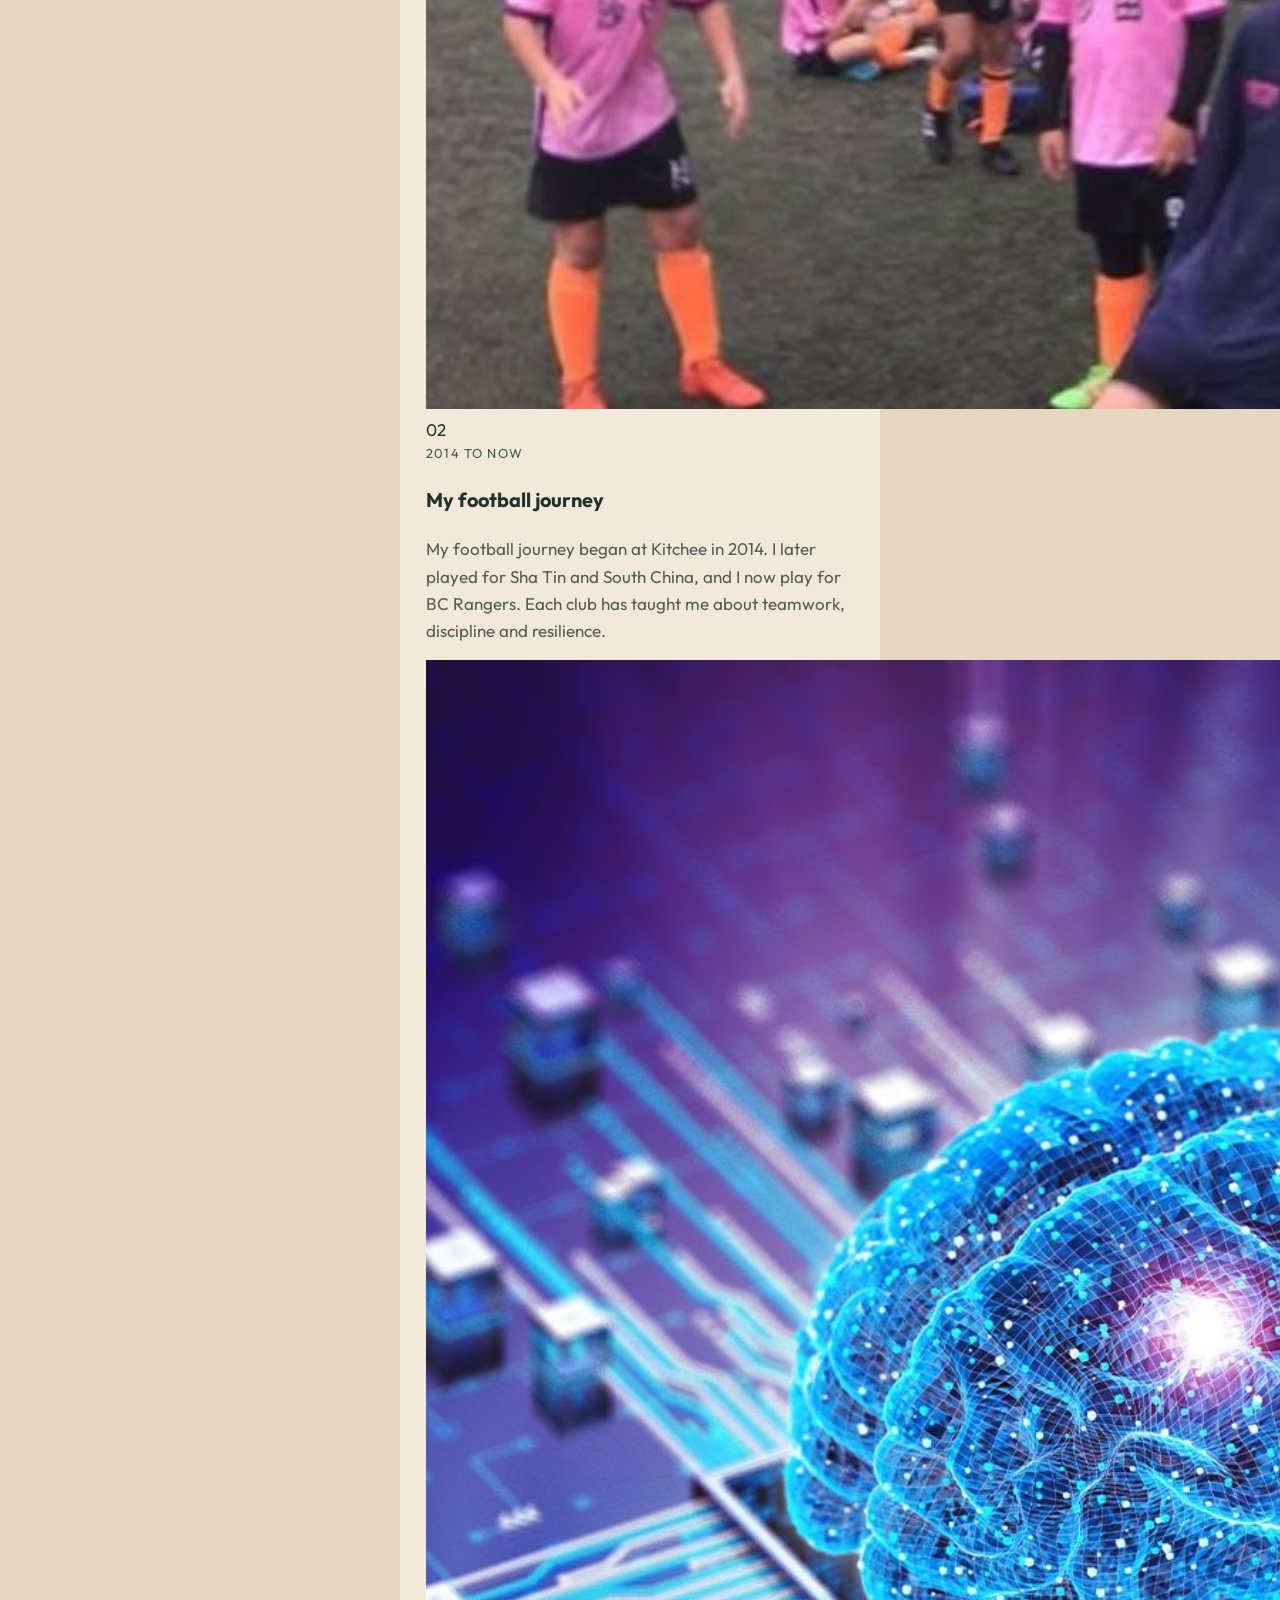
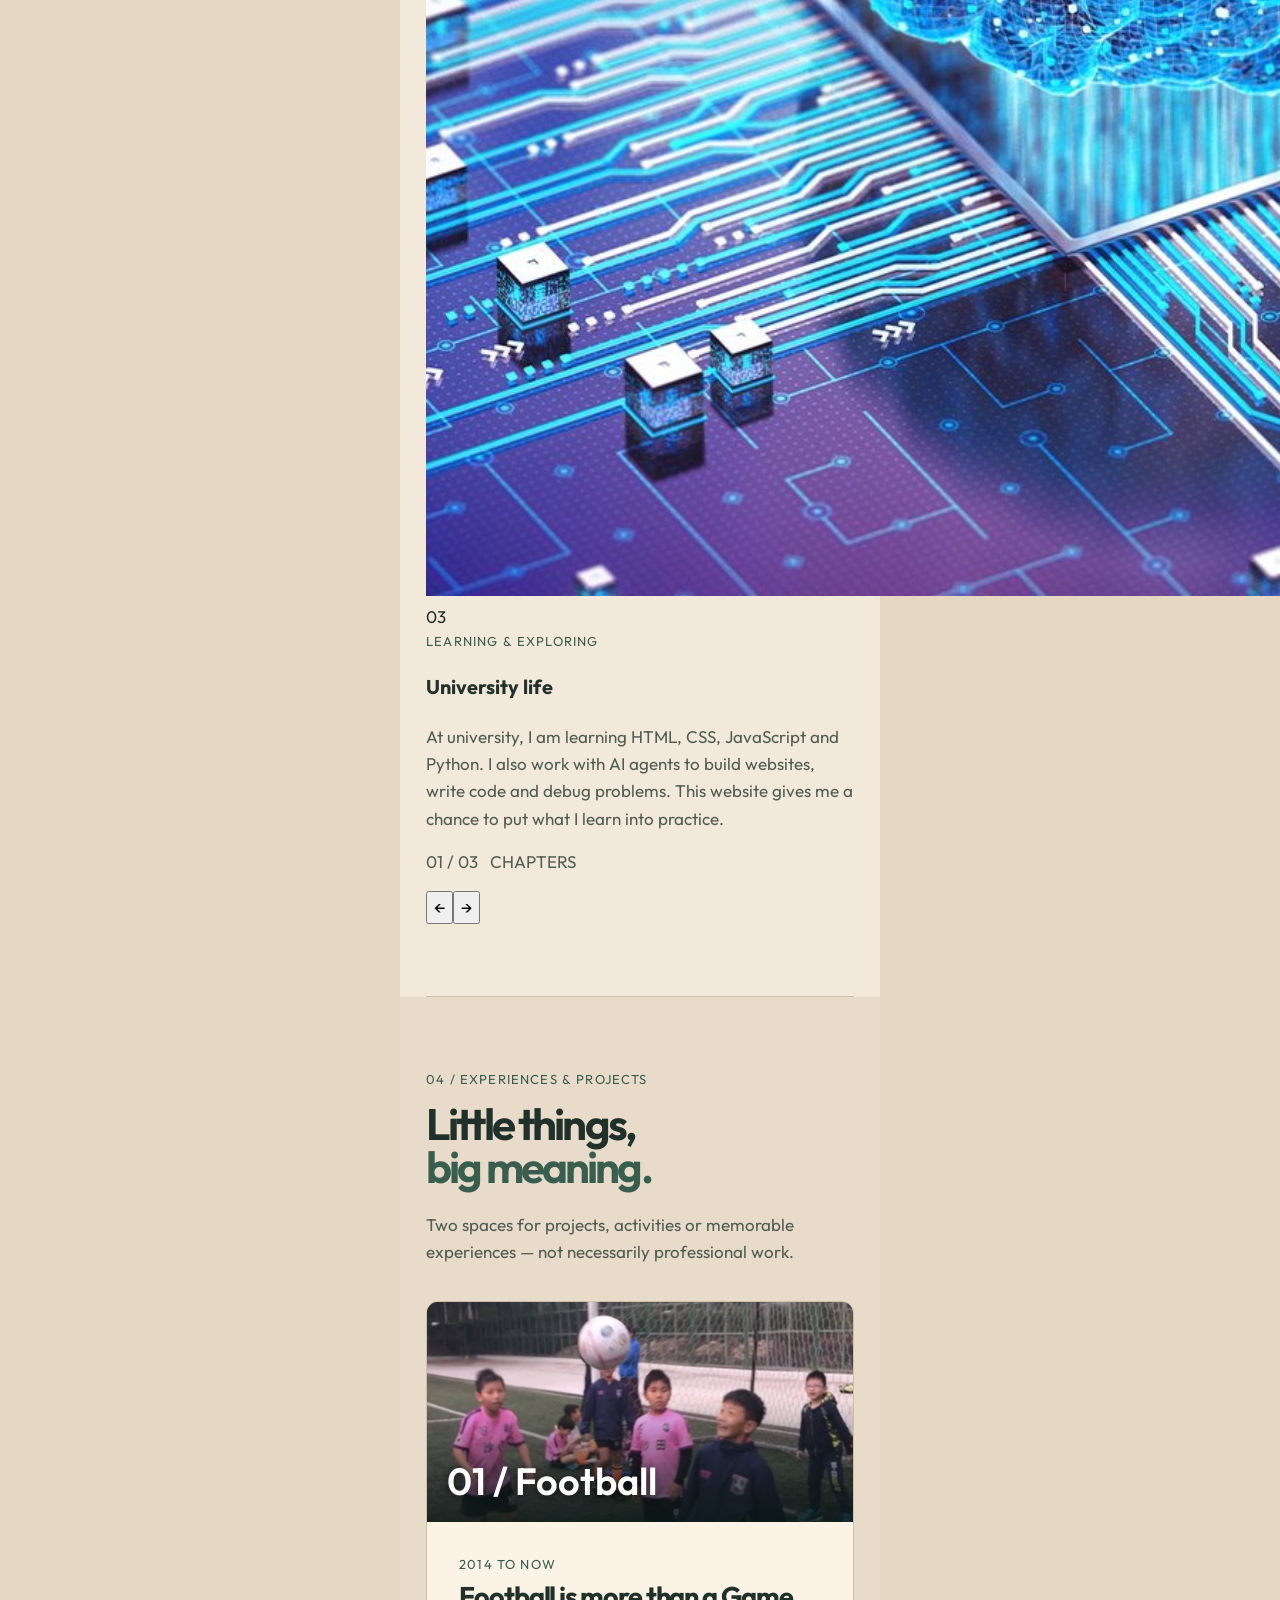
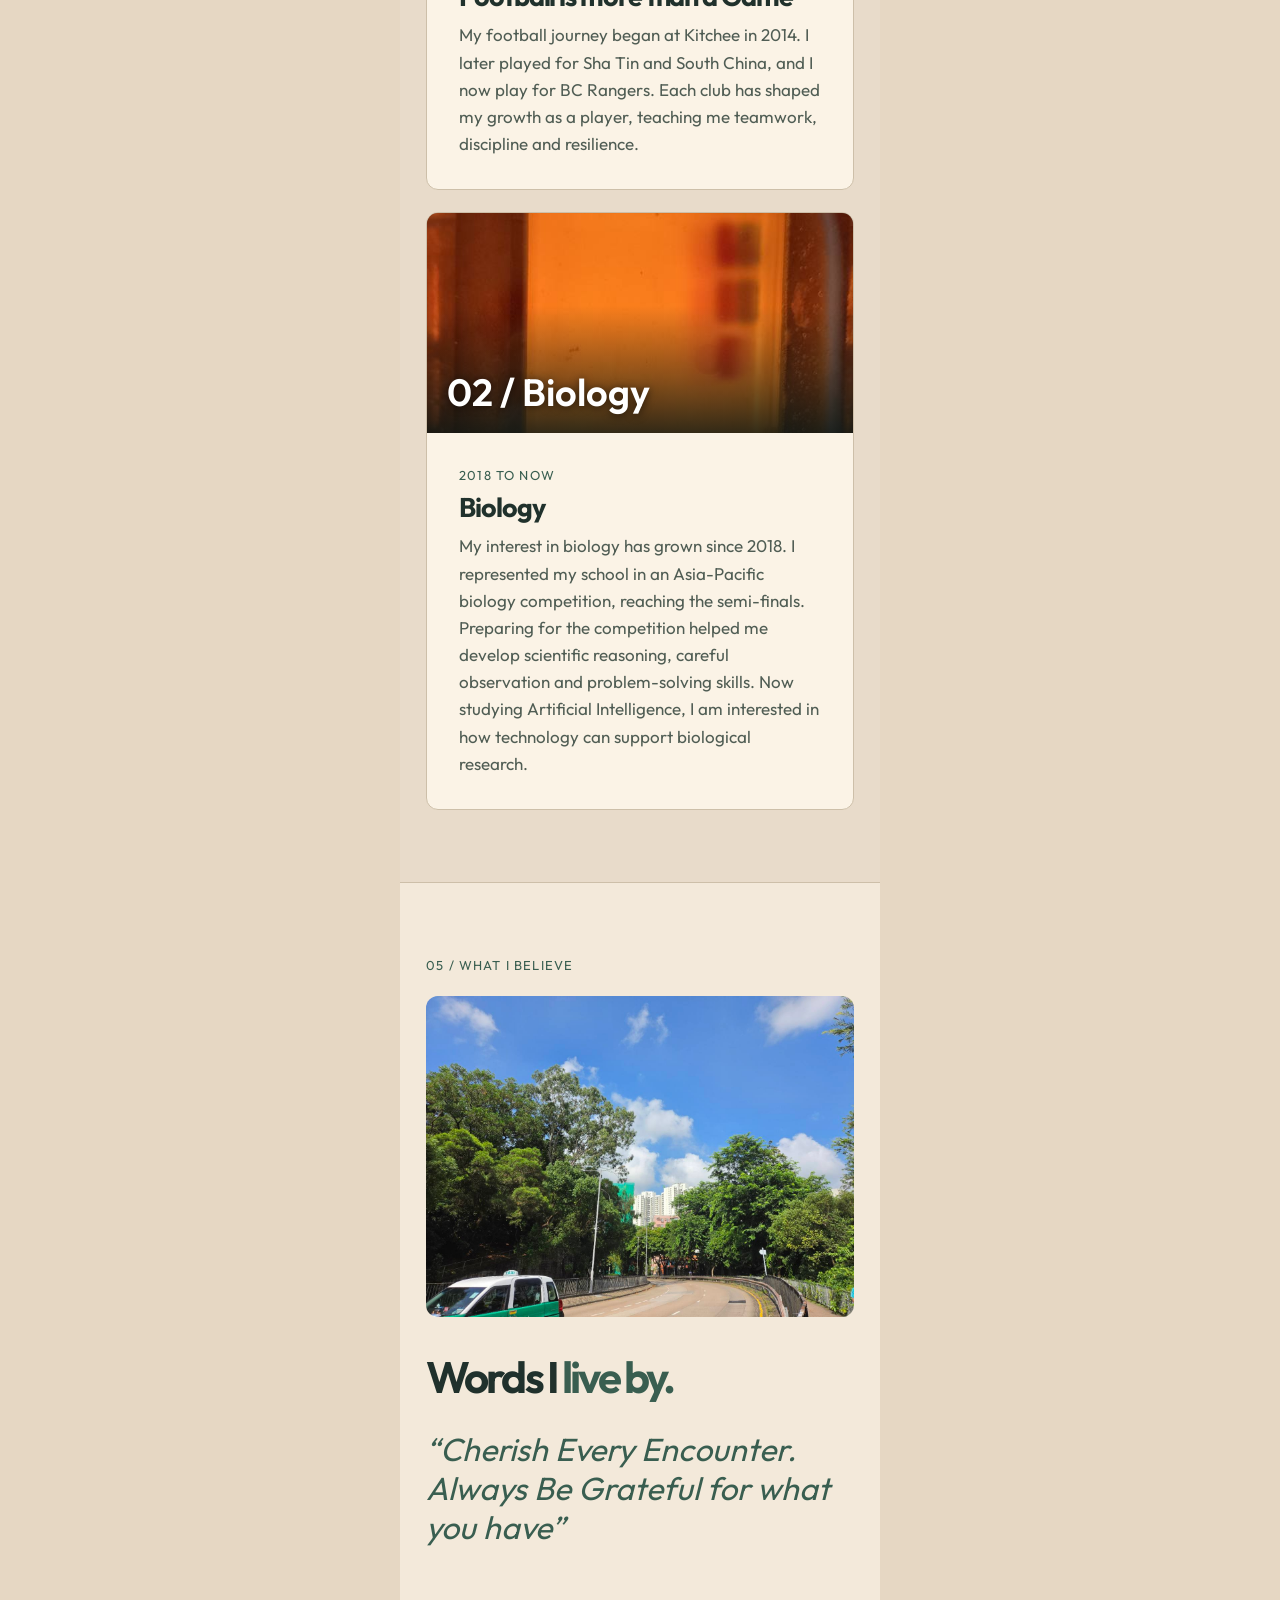
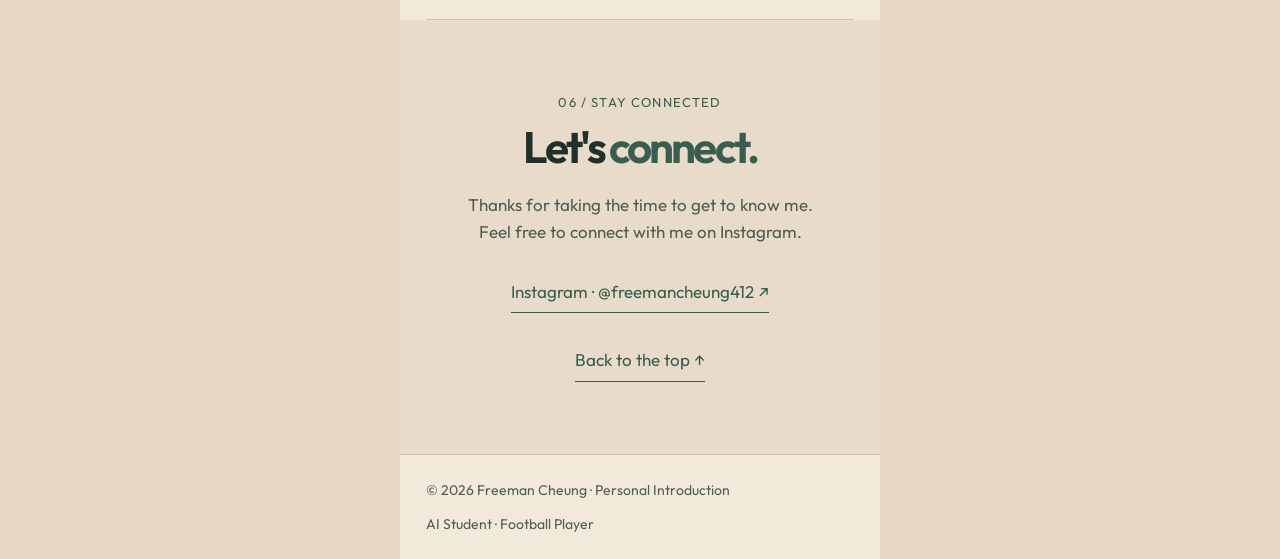
==== commit f75fb160: "Update mobile Journey cards and learning story" ====
--- a/mobile/index.html
+++ b/mobile/index.html
@@ -9,10 +9,12 @@
   <link rel="stylesheet" href="../assets/outfit.css">
   <link rel="stylesheet" href="styles.css">
   <link rel="stylesheet" href="../assets/about-stories.css">
+  <link rel="stylesheet" href="../assets/journey-cards.css">
   <script src="script.js" defer></script>
   <script src="../assets/about-stories.js" defer></script>
+  <script src="../assets/journey-cards.js" defer></script>
 </head>
-<body>
+<body class="journey-phone">
 
 <header class="site-header" id="site-header">
   <div class="nav-shell">
@@ -130,7 +132,38 @@
   </section>
 
 <section class="section interests" id="interests" tabindex="-1"><div class="wrap"><div class="index">02 / My Interests</div><h2>Things that <span class="accent">inspire me.</span></h2><div class="cards"><article class="card"><div class="art football-art"><img alt="Football manga illustration" loading="lazy" decoding="async" src="../assets/football-manga.jpg"/><span>01 / Football</span></div><div class="cardbody"><div class="meta">Passion / Sport</div><h3>On the pitch.</h3><img alt="Football stadium and pitch viewed from the stands" loading="lazy" decoding="async" class="football-photo" src="../assets/football-stadium.jpg"/><p>Football has taught me about teamwork, discipline and growing through every challenge.</p><div class="football-story"><div class="football-story-title">My Football Journey</div><p>I have been playing football for 12 years. When I was seven years old, my parents encouraged me to join a football club called Kitchee. That was where my football journey began.</p></div></div></article><article class="card"><div class="art second technology-preview-art"><img alt="Blue digital brain on a circuit board" loading="lazy" decoding="async" src="../assets/technology-brain.jpg"/><span>02 / Technology</span></div><div class="cardbody"><div class="meta">Curiosity / Learning</div><h3>Beyond the screen.</h3><p>I am a Year 2 student in Artificial Intelligence. Nowadays, AI is becoming a worldwide trend. Every industry is using AI techniques, such as medicine and architecture, to complement their weaknesses. Therefore, I enjoy exploring Artificial Intelligence, design and how technology can turn ideas into something real.</p></div></article></div></div></section>
-<section class="section wrap" id="journey" tabindex="-1"><div class="section-head"><div class="index">03 / My Journey</div><div><h2>Every step <span class="accent">has a story.</span></h2><p>A simple timeline of the experiences that helped shape who I am. Replace these prompts with the moments you want to share.</p><div class="timeline"><article><div class="meta">01</div><h3>My background</h3><p>[Add a short story about where you grew up.]</p></article><article><div class="meta">02</div><h3>My football journey</h3><p>[Add a meaningful football experience.]</p></article><article><div class="meta">03</div><h3>University life</h3><p>[Add what you are learning and exploring now.]</p></article></div></div></div></section>
+<section class="section wrap" id="journey" tabindex="-1" data-journey aria-label="My journey" aria-roledescription="carousel">
+  <div class="journey-layout">
+    <div class="journey-intro">
+      <div class="index">03 / My Journey</div>
+      <h2>Every step<br><span class="accent">has a story.</span></h2>
+      <p>A little of where I started, what drives me and what I am learning next.</p>
+      <div class="journey-picker" role="group" aria-label="Choose a chapter">
+        <button class="journey-choice" type="button" data-journey-choice aria-pressed="true" aria-controls="journey-background"><span>01</span> My background <span aria-hidden="true">&#8599;</span></button>
+        <button class="journey-choice" type="button" data-journey-choice aria-pressed="false" aria-controls="journey-football"><span>02</span> Football <span aria-hidden="true">&#8599;</span></button>
+        <button class="journey-choice" type="button" data-journey-choice aria-pressed="false" aria-controls="journey-university"><span>03</span> University life <span aria-hidden="true">&#8599;</span></button>
+      </div>
+    </div>
+    <div class="journey-visual">
+      <div class="journey-deck">
+        <article class="journey-card" id="journey-background" data-journey-card role="group" aria-label="1 of 3: My background" aria-roledescription="slide">
+          <div class="journey-card-media"><img src="../assets/values-street.jpg" alt="A tree-lined street under a blue sky" loading="lazy" decoding="async" draggable="false"><span class="journey-card-number" aria-hidden="true">01</span></div>
+          <div class="journey-card-copy"><div class="meta">The person behind the name</div><h3>My background</h3><p>I am Freeman Cheung, a university student studying Artificial Intelligence. Football is an important part of my life, alongside learning, curiosity and creativity.</p><span class="journey-card-rule" aria-hidden="true"></span></div>
+        </article>
+        <article class="journey-card" id="journey-football" data-journey-card role="group" aria-label="2 of 3: My football journey" aria-roledescription="slide">
+          <div class="journey-card-media"><img src="../assets/football-journey-2014.jpg" alt="Children practising football beside a goal" loading="lazy" decoding="async" draggable="false"><span class="journey-card-number" aria-hidden="true">02</span></div>
+          <div class="journey-card-copy"><div class="meta">2014 to Now</div><h3>My football journey</h3><p>My football journey began at Kitchee in 2014. I later played for Sha Tin and South China, and I now play for BC Rangers. Each club has taught me about teamwork, discipline and resilience.</p><span class="journey-card-rule" aria-hidden="true"></span></div>
+        </article>
+        <article class="journey-card" id="journey-university" data-journey-card role="group" aria-label="3 of 3: University life" aria-roledescription="slide">
+          <div class="journey-card-media"><img src="../assets/technology-brain.jpg" alt="A digital brain illustration representing artificial intelligence" loading="lazy" decoding="async" draggable="false"><span class="journey-card-number" aria-hidden="true">03</span></div>
+          <div class="journey-card-copy"><div class="meta">Learning &amp; exploring</div><h3>University life</h3><p>At university, I am learning HTML, CSS, JavaScript and Python. I also work with AI agents to build websites, write code and debug problems. This website gives me a chance to put what I learn into practice.</p><span class="journey-card-rule" aria-hidden="true"></span></div>
+        </article>
+      </div>
+      <div class="journey-controls"><p class="journey-count"><span data-journey-count>01</span> / 03 &nbsp; CHAPTERS</p><div class="journey-arrows"><button type="button" data-journey-prev aria-label="Previous journey card"><span aria-hidden="true">&#8592;</span></button><button type="button" data-journey-next aria-label="Next journey card"><span aria-hidden="true">&#8594;</span></button></div></div>
+      <span class="sr-only" data-journey-status aria-live="polite" aria-atomic="true"></span>
+    </div>
+  </div>
+</section>
 <section class="section alt" id="work" tabindex="-1"><div class="wrap"><div class="index">04 / Experiences &amp; Projects</div><h2>Little things, <span class="accent">big meaning.</span></h2><p>Two spaces for projects, activities or memorable experiences — not necessarily professional work.</p><div class="cards"><article class="card"><div class="art football-art"><img alt="Children practising football beside a goal" loading="lazy" decoding="async" src="../assets/football-journey-2014.jpg"/><span>01 / Football</span></div><div class="cardbody"><div class="meta">2014 to Now</div><h3>Football is more than a Game</h3><p>My football journey began at Kitchee in 2014. I later played for Sha Tin and South China, and I now play for BC Rangers. Each club has shaped my growth as a player, teaching me teamwork, discipline and resilience.</p></div></article><article class="card"><div class="art second biology-art"><img alt="Orange-lit biology laboratory experiment" loading="lazy" decoding="async" src="../assets/biology-experiment.jpg"/><span>02 / Biology</span></div><div class="cardbody"><div class="meta">2018 To Now</div><h3>Biology</h3><p>My interest in biology has grown since 2018. I represented my school in an Asia-Pacific biology competition, reaching the semi-finals. Preparing for the competition helped me develop scientific reasoning, careful observation and problem-solving skills. Now studying Artificial Intelligence, I am interested in how technology can support biological research.</p></div></article></div></div></section>
 <section class="section wrap" id="values" tabindex="-1"><div class="section-head"><div class="values-left"><div class="index">05 / What I Believe</div><img class="values-photo" src="../assets/values-street.jpg" alt="Tree-lined road beneath a blue sky" loading="lazy" decoding="async"/></div><div><h2>Words I <span class="accent">live by.</span></h2><blockquote class="quote">“Cherish Every Encounter.<br/>Always Be Grateful for what you have”</blockquote></div></div></section>
 <section class="section contact alt" id="contact" tabindex="-1"><div class="wrap"><div class="index">06 / Stay Connected</div><h2>Let's <span class="accent">connect.</span></h2><p>Thanks for taking the time to get to know me.<br/>Feel free to connect with me on Instagram.</p><p><a aria-label="Freeman on Instagram, freemancheung412" class="textlink" href="https://www.instagram.com/freemancheung412/" rel="noopener noreferrer" target="_blank">Instagram · @freemancheung412 ↗</a></p><a class="textlink" href="#top">Back to the top ↑</a></div></section></main>
--- a/assets/outfit.css
+++ b/assets/outfit.css
@@ -0,0 +1,102 @@
+/*
+Copyright 2021 The Outfit Project Authors (https://github.com/Outfitio/Outfit-Fonts)
+
+This Font Software is licensed under the SIL Open Font License, Version 1.1.
+This license is copied below, and is also available with a FAQ at:
+https://scripts.sil.org/OFL
+
+
+-----------------------------------------------------------
+SIL OPEN FONT LICENSE Version 1.1 - 26 February 2007
+-----------------------------------------------------------
+
+PREAMBLE
+The goals of the Open Font License (OFL) are to stimulate worldwide
+development of collaborative font projects, to support the font creation
+efforts of academic and linguistic communities, and to provide a free and
+open framework in which fonts may be shared and improved in partnership
+with others.
+
+The OFL allows the licensed fonts to be used, studied, modified and
+redistributed freely as long as they are not sold by themselves. The
+fonts, including any derivative works, can be bundled, embedded, 
+redistributed and/or sold with any software provided that any reserved
+names are not used by derivative works. The fonts and derivatives,
+however, cannot be released under any other type of license. The
+requirement for fonts to remain under this license does not apply
+to any document created using the fonts or their derivatives.
+
+DEFINITIONS
+"Font Software" refers to the set of files released by the Copyright
+Holder(s) under this license and clearly marked as such. This may
+include source files, build scripts and documentation.
+
+"Reserved Font Name" refers to any names specified as such after the
+copyright statement(s).
+
+"Original Version" refers to the collection of Font Software components as
+distributed by the Copyright Holder(s).
+
+"Modified Version" refers to any derivative made by adding to, deleting,
+or substituting -- in part or in whole -- any of the components of the
+Original Version, by changing formats or by porting the Font Software to a
+new environment.
+
+"Author" refers to any designer, engineer, programmer, technical
+writer or other person who contributed to the Font Software.
+
+PERMISSION & CONDITIONS
+Permission is hereby granted, free of charge, to any person obtaining
+a copy of the Font Software, to use, study, copy, merge, embed, modify,
+redistribute, and sell modified and unmodified copies of the Font
+Software, subject to the following conditions:
+
+1) Neither the Font Software nor any of its individual components,
+in Original or Modified Versions, may be sold by itself.
+
+2) Original or Modified Versions of the Font Software may be bundled,
+redistributed and/or sold with any software, provided that each copy
+contains the above copyright notice and this license. These can be
+included either as stand-alone text files, human-readable headers or
+in the appropriate machine-readable metadata fields within text or
+binary files as long as those fields can be easily viewed by the user.
+
+3) No Modified Version of the Font Software may use the Reserved Font
+Name(s) unless explicit written permission is granted by the corresponding
+Copyright Holder. This restriction only applies to the primary font name as
+presented to the users.
+
+4) The name(s) of the Copyright Holder(s) or the Author(s) of the Font
+Software shall not be used to promote, endorse or advertise any
+Modified Version, except to acknowledge the contribution(s) of the
+Copyright Holder(s) and the Author(s) or with their explicit written
+permission.
+
+5) The Font Software, modified or unmodified, in part or in whole,
+must be distributed entirely under this license, and must not be
+distributed under any other license. The requirement for fonts to
+remain under this license does not apply to any document created
+using the Font Software.
+
+TERMINATION
+This license becomes null and void if any of the above conditions are
+not met.
+
+DISCLAIMER
+THE FONT SOFTWARE IS PROVIDED "AS IS", WITHOUT WARRANTY OF ANY KIND,
+EXPRESS OR IMPLIED, INCLUDING BUT NOT LIMITED TO ANY WARRANTIES OF
+MERCHANTABILITY, FITNESS FOR A PARTICULAR PURPOSE AND NONINFRINGEMENT
+OF COPYRIGHT, PATENT, TRADEMARK, OR OTHER RIGHT. IN NO EVENT SHALL THE
+COPYRIGHT HOLDER BE LIABLE FOR ANY CLAIM, DAMAGES OR OTHER LIABILITY,
+INCLUDING ANY GENERAL, SPECIAL, INDIRECT, INCIDENTAL, OR CONSEQUENTIAL
+DAMAGES, WHETHER IN AN ACTION OF CONTRACT, TORT OR OTHERWISE, ARISING
+FROM, OUT OF THE USE OR INABILITY TO USE THE FONT SOFTWARE OR FROM
+OTHER DEALINGS IN THE FONT SOFTWARE.
+*/
+@font-face {
+  font-family: "Outfit";
+  src: url("[data-uri]") format("truetype");
+  font-style: normal;
+  font-weight: 100 900;
+  font-display: swap;
+}
--- a/assets/about-stories.css
+++ b/assets/about-stories.css
@@ -0,0 +1,64 @@
+.about-stories {
+  position: relative;
+  min-width: 0;
+  width: min(100%, 380px);
+  min-height: 500px;
+  aspect-ratio: 4/5;
+  justify-self: center;
+  overflow: hidden;
+  isolation: isolate;
+  border-radius: 28px;
+  background: var(--ink);
+  color: var(--cream);
+}
+.story-stage { position: absolute; inset: 0; touch-action: pan-y pinch-zoom; }
+.story-panel {
+  position: absolute;
+  inset: 0;
+  display: flex;
+  flex-direction: column;
+  align-items: center;
+  justify-content: center;
+  padding: 24px 20px 70px;
+  text-align: center;
+  background: var(--story-surface);
+}
+.story-panel[hidden] { display: none; }
+.story-panel--football { --story-surface: #254d3d; }
+.story-panel--biology { --story-surface: #36596a; }
+.story-panel--life { --story-surface: #805346; }
+.story-panel img {
+  display: block;
+  flex: none;
+  width: min(56%, 128px);
+  aspect-ratio: 1;
+  object-fit: cover;
+  border-radius: 50%;
+  margin-bottom: 20px;
+}
+.story-panel--biology img { object-position: center 30%; }
+.story-panel h3 { margin: 0 0 12px; font-size: 24px; line-height: 1.1; letter-spacing: -.035em; }
+.about-stories .story-panel p { margin: 0; max-width: 27ch; color: var(--cream); font-size: 16px; line-height: 1.5; }
+.story-pagination {
+  position: absolute;
+  z-index: 3;
+  bottom: 16px;
+  left: 50%;
+  transform: translateX(-50%);
+  display: flex;
+}
+.story-pagination button {
+  display: grid;
+  place-items: center;
+  width: 44px;
+  height: 44px;
+  border: 0;
+  border-radius: 50%;
+  padding: 0;
+  color: var(--cream);
+  background: transparent;
+  touch-action: manipulation;
+}
+.story-pagination button::before { content: ""; width: 8px; height: 8px; border-radius: 50%; background: currentColor; opacity: .45; }
+.story-pagination button[aria-pressed="true"]::before { width: 12px; height: 12px; opacity: 1; }
+.story-pagination button:focus-visible { outline-color: var(--cream); outline-offset: -4px; }
